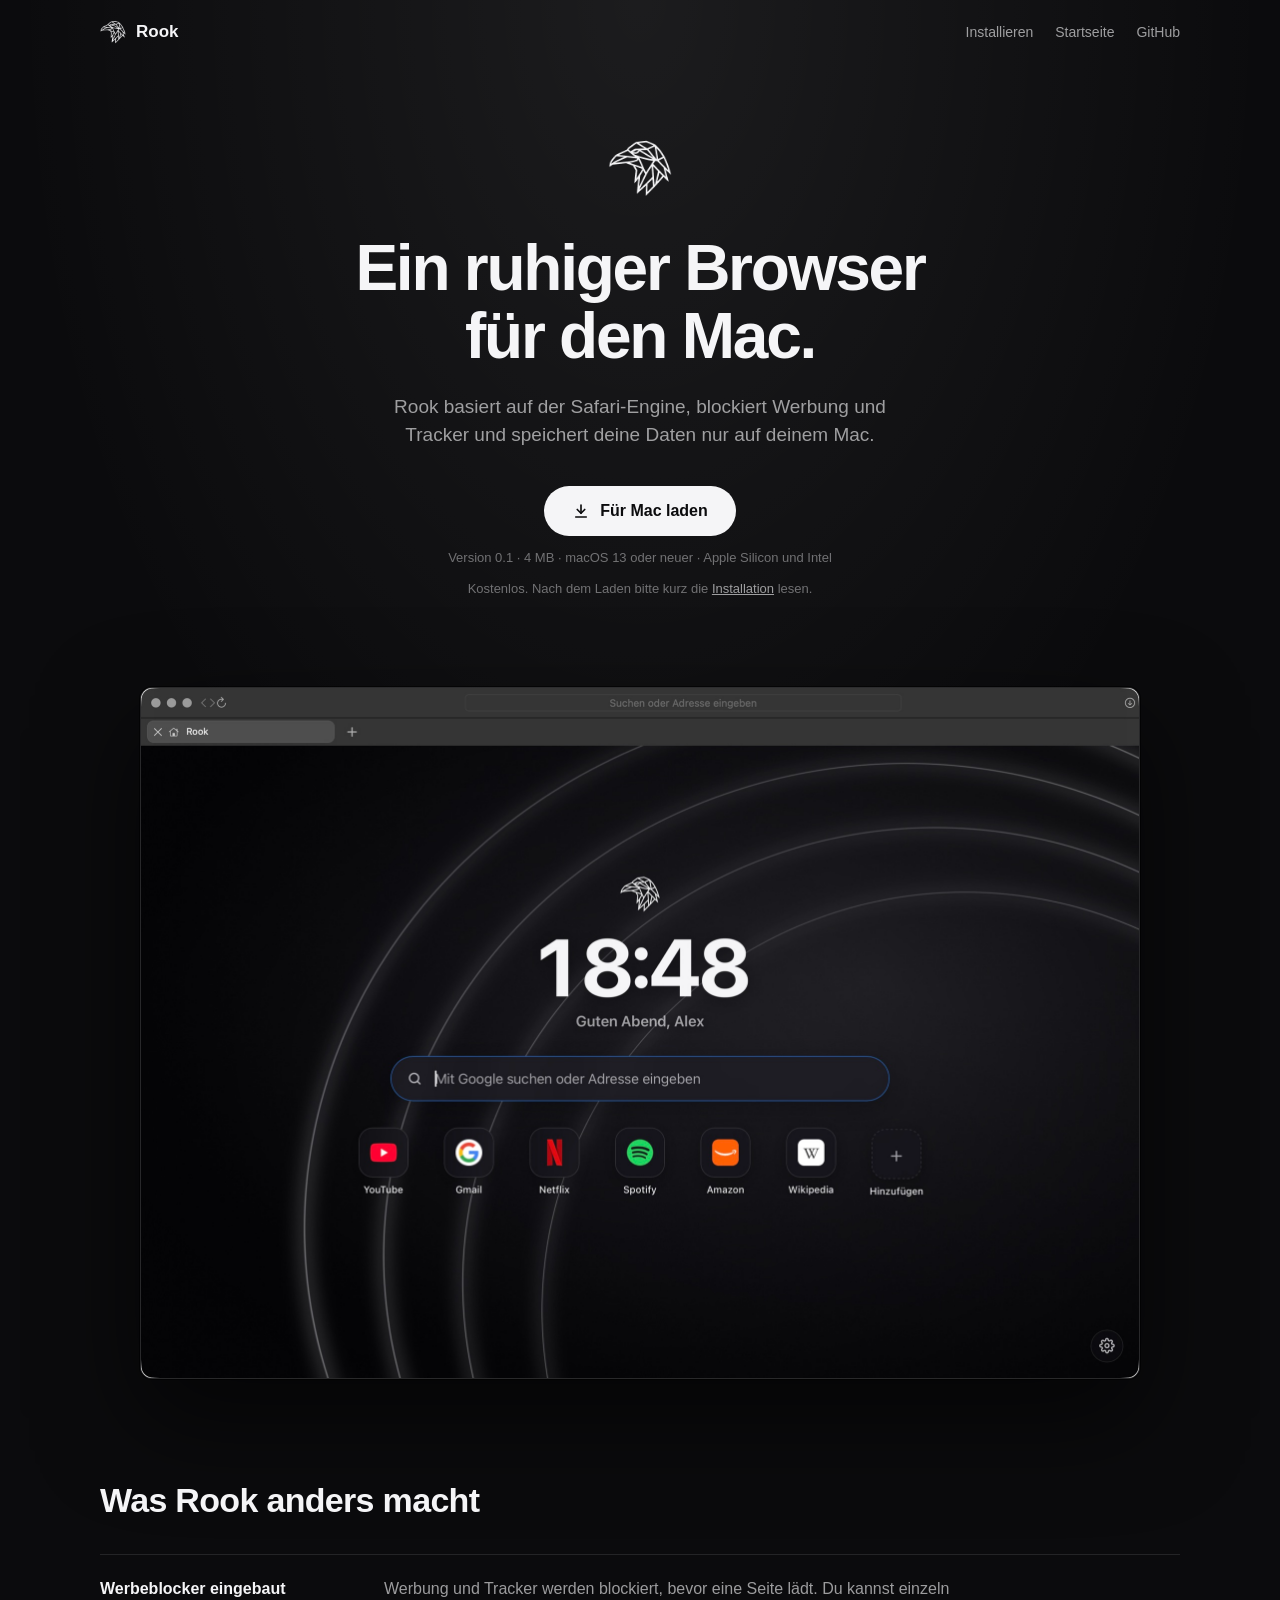
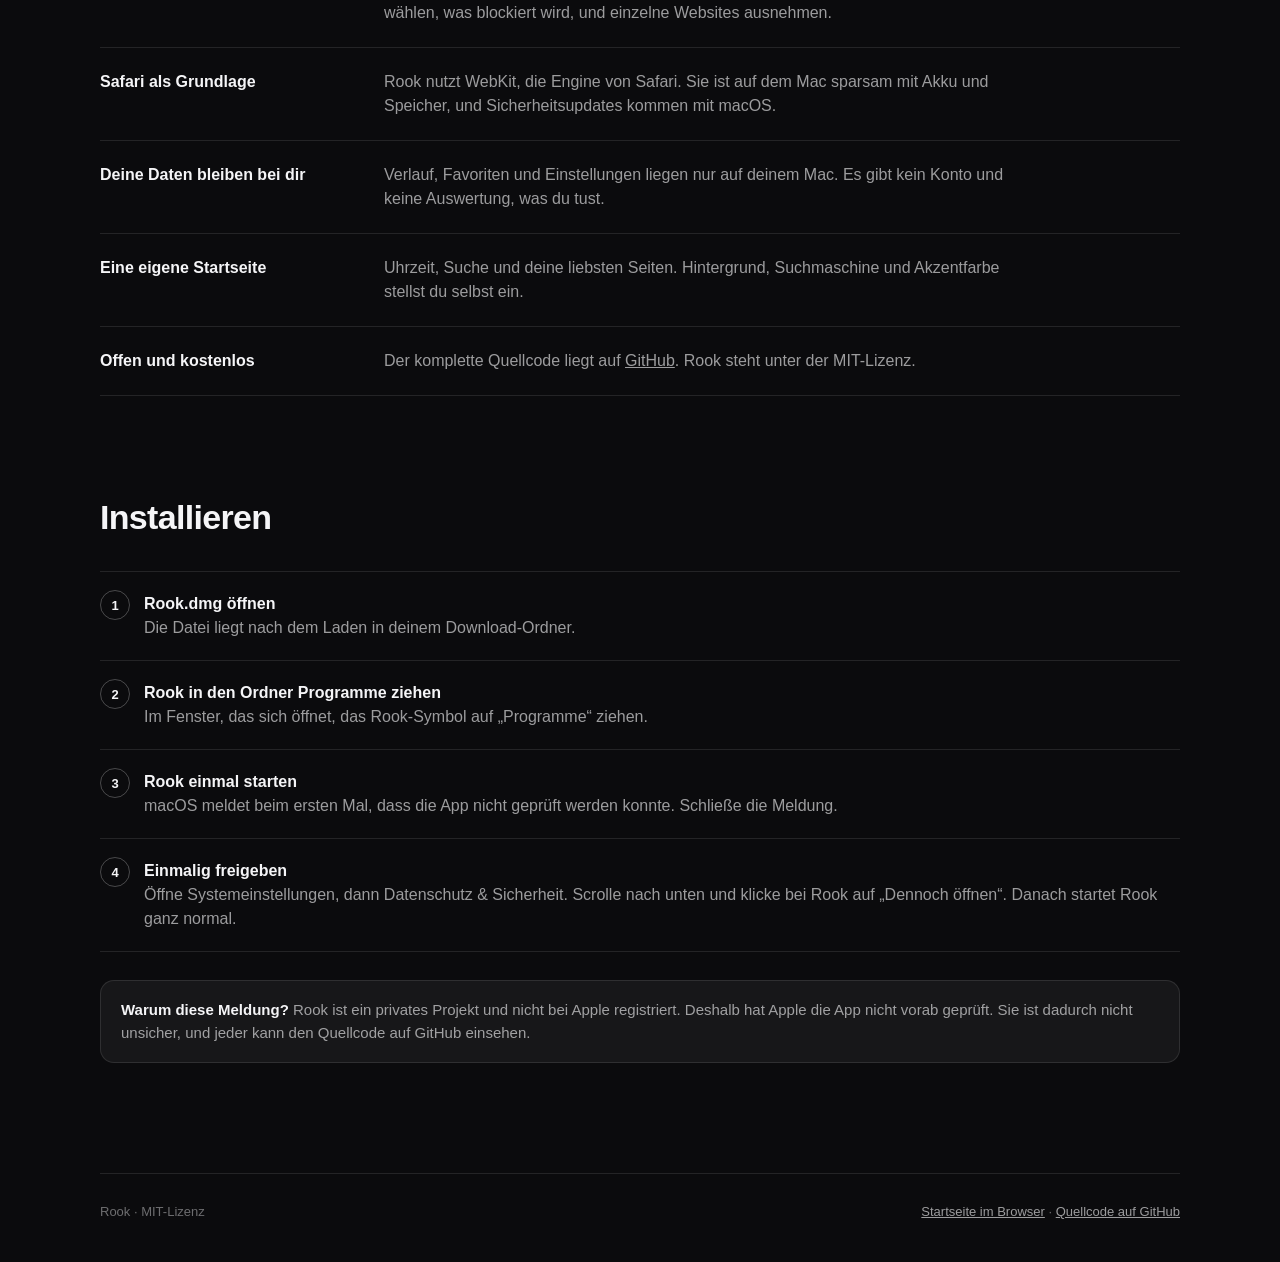
==== download/index.html @ fa1a57e9 "Download page with installer for Mac - download/ page with screenshot, features and install steps - " ====
<!doctype html>
<html lang="de">
<head>
<meta charset="utf-8">
<meta name="viewport" content="width=device-width, initial-scale=1">
<meta name="color-scheme" content="dark">
<title>Rook für Mac</title>
<meta name="description" content="Rook ist ein ruhiger Browser für den Mac. Gebaut auf der Safari-Engine, mit eingebautem Werbeblocker. Kostenlos und quelloffen.">
<meta property="og:title" content="Rook für Mac">
<meta property="og:description" content="Ein ruhiger Browser für den Mac, mit eingebautem Werbeblocker. Kostenlos und quelloffen.">
<meta property="og:image" content="https://richyboehm.github.io/rook/download/rook-app.jpg">
<meta property="og:url" content="https://richyboehm.github.io/rook/download/">
<meta property="og:type" content="website">
<meta name="twitter:card" content="summary_large_image">
<link rel="icon" href="../assets/logo.png" type="image/png">
<style>
  :root {
    --bg: #0b0b0d;
    --text: #f5f5f7;
    --muted: rgba(245, 245, 247, 0.62);
    --faint: rgba(245, 245, 247, 0.42);
    --line: rgba(255, 255, 255, 0.1);
  }
  * { box-sizing: border-box; }
  html { scroll-behavior: smooth; }
  body {
    margin: 0; background: var(--bg); color: var(--text);
    font-family: -apple-system, BlinkMacSystemFont, "SF Pro Text", "Segoe UI", Roboto, "Helvetica Neue", sans-serif;
    -webkit-font-smoothing: antialiased; line-height: 1.5;
    background-image: radial-gradient(ellipse 70% 50% at 50% 0%, rgba(255, 255, 255, 0.07), transparent 70%);
    background-repeat: no-repeat;
  }
  a { color: inherit; }
  .wrap { width: min(1080px, 100% - 32px); margin: 0 auto; }

  /* Navigation */
  nav { display: flex; align-items: center; justify-content: space-between; height: 64px; }
  .brand { display: flex; align-items: center; gap: 10px; font-weight: 700; font-size: 17px; text-decoration: none; }
  .raven {
    display: inline-block; width: 26px; height: 26px; background: var(--text);
    -webkit-mask: url(../assets/raven.png) center / contain no-repeat; mask: url(../assets/raven.png) center / contain no-repeat;
  }
  nav .links { display: flex; gap: 22px; font-size: 14px; }
  nav .links a { color: var(--muted); text-decoration: none; }
  nav .links a:hover { color: var(--text); }

  /* Hero */
  .hero { text-align: center; padding: 72px 0 48px; }
  .hero .raven { width: 64px; height: 64px; margin-bottom: 28px; }
  h1 { margin: 0 auto; max-width: 820px; text-wrap: balance; font-size: clamp(38px, 6.2vw, 64px); line-height: 1.06; letter-spacing: -0.035em; font-weight: 700; }
  .lead { margin: 22px auto 0; max-width: 560px; text-wrap: balance; font-size: clamp(17px, 2vw, 19px); color: var(--muted); }
  .cta { margin-top: 36px; display: flex; flex-direction: column; align-items: center; gap: 12px; }
  .button {
    display: inline-flex; align-items: center; gap: 10px; height: 50px; padding: 0 28px; border-radius: 25px;
    background: var(--text); color: var(--bg); font-size: 16px; font-weight: 600; text-decoration: none;
    transition: transform .15s ease, background .15s ease;
  }
  .button:hover { background: #fff; transform: translateY(-1px); }
  .button svg { width: 18px; height: 18px; }
  .meta { font-size: 13px; color: var(--faint); margin: 0; }
  .meta a { color: var(--muted); }

  /* Screenshot */
  .shot { margin: 40px auto 0; max-width: 1000px; }
  .shot img {
    display: block; width: 100%; height: auto; border-radius: 12px;
    border: 1px solid rgba(255, 255, 255, 0.12);
    box-shadow: 0 40px 100px rgba(0, 0, 0, 0.6), 0 0 0 1px rgba(0, 0, 0, 0.6);
  }

  /* Sections */
  section.part { padding: 96px 0 0; }
  h2 { font-size: clamp(26px, 3.4vw, 34px); letter-spacing: -0.02em; margin: 0 0 28px; }
  .rows { border-top: 1px solid var(--line); margin: 0; }
  .row { display: grid; grid-template-columns: 260px 1fr; gap: 24px; padding: 22px 0; border-bottom: 1px solid var(--line); }
  .row dt { font-weight: 600; }
  .row dd { margin: 0; color: var(--muted); max-width: 620px; }

  .steps { list-style: none; padding: 0; margin: 0; counter-reset: step; border-top: 1px solid var(--line); }
  .steps li { counter-increment: step; display: grid; grid-template-columns: 44px 1fr; padding: 20px 0; border-bottom: 1px solid var(--line); }
  .steps li::before {
    content: counter(step); width: 28px; height: 28px; border-radius: 50%; border: 1px solid rgba(255, 255, 255, 0.25);
    display: flex; align-items: center; justify-content: center; font-size: 13px; font-weight: 600; margin-top: -2px;
  }
  .steps strong { font-weight: 600; }
  .steps span { color: var(--muted); }
  .note { margin-top: 28px; padding: 18px 20px; border-radius: 14px; background: rgba(255, 255, 255, 0.05); border: 1px solid var(--line); color: var(--muted); font-size: 15px; }
  .note strong { color: var(--text); font-weight: 600; }

  footer { margin-top: 110px; padding: 28px 0 40px; border-top: 1px solid var(--line); font-size: 13px; color: var(--faint); display: flex; justify-content: space-between; gap: 16px; flex-wrap: wrap; }
  footer a { color: var(--muted); }

  @media (max-width: 700px) {
    nav .links a.hide-small { display: none; }
    .hero { padding-top: 40px; }
    .row { grid-template-columns: 1fr; gap: 4px; }
    section.part { padding-top: 72px; }
  }
</style>
</head>
<body>
<div class="wrap">
  <nav>
    <a class="brand" href="./"><span class="raven" aria-hidden="true"></span>Rook</a>
    <div class="links">
      <a href="#installieren" class="hide-small">Installieren</a>
      <a href="../">Startseite</a>
      <a href="https://github.com/richyboehm/rook">GitHub</a>
    </div>
  </nav>

  <header class="hero">
    <span class="raven" aria-hidden="true"></span>
    <h1>Ein ruhiger Browser für den Mac.</h1>
    <p class="lead">Rook basiert auf der Safari-Engine, blockiert Werbung und Tracker und speichert deine Daten nur auf deinem Mac.</p>
    <div class="cta">
      <a class="button" href="Rook.dmg" download>
        <svg viewBox="0 0 24 24" fill="none" stroke="currentColor" stroke-width="2.2" stroke-linecap="round" stroke-linejoin="round" aria-hidden="true"><path d="M12 4v11"/><path d="M7 10l5 5 5-5"/><path d="M5 20h14"/></svg>
        Für Mac laden
      </a>
      <p class="meta">Version 0.1 · 4 MB · macOS 13 oder neuer · Apple Silicon und Intel</p>
      <p class="meta">Kostenlos. Nach dem Laden bitte kurz die <a href="#installieren">Installation</a> lesen.</p>
    </div>
  </header>

  <figure class="shot">
    <img src="rook-app.jpg" width="2000" height="1384" alt="Rook auf dem Mac: Startseite mit Rabe, Uhrzeit, Suchfeld und Favoriten">
  </figure>

  <section class="part">
    <h2>Was Rook anders macht</h2>
    <dl class="rows">
      <div class="row"><dt>Werbeblocker eingebaut</dt><dd>Werbung und Tracker werden blockiert, bevor eine Seite lädt. Du kannst einzeln wählen, was blockiert wird, und einzelne Websites ausnehmen.</dd></div>
      <div class="row"><dt>Safari als Grundlage</dt><dd>Rook nutzt WebKit, die Engine von Safari. Sie ist auf dem Mac sparsam mit Akku und Speicher, und Sicherheitsupdates kommen mit macOS.</dd></div>
      <div class="row"><dt>Deine Daten bleiben bei dir</dt><dd>Verlauf, Favoriten und Einstellungen liegen nur auf deinem Mac. Es gibt kein Konto und keine Auswertung, was du tust.</dd></div>
      <div class="row"><dt>Eine eigene Startseite</dt><dd>Uhrzeit, Suche und deine liebsten Seiten. Hintergrund, Suchmaschine und Akzentfarbe stellst du selbst ein.</dd></div>
      <div class="row"><dt>Offen und kostenlos</dt><dd>Der komplette Quellcode liegt auf <a href="https://github.com/richyboehm/rook">GitHub</a>. Rook steht unter der MIT-Lizenz.</dd></div>
    </dl>
  </section>

  <section class="part" id="installieren">
    <h2>Installieren</h2>
    <ol class="steps">
      <li><div><strong>Rook.dmg öffnen</strong><br><span>Die Datei liegt nach dem Laden in deinem Download-Ordner.</span></div></li>
      <li><div><strong>Rook in den Ordner Programme ziehen</strong><br><span>Im Fenster, das sich öffnet, das Rook-Symbol auf „Programme“ ziehen.</span></div></li>
      <li><div><strong>Rook einmal starten</strong><br><span>macOS meldet beim ersten Mal, dass die App nicht geprüft werden konnte. Schließe die Meldung.</span></div></li>
      <li><div><strong>Einmalig freigeben</strong><br><span>Öffne Systemeinstellungen, dann Datenschutz &amp; Sicherheit. Scrolle nach unten und klicke bei Rook auf „Dennoch öffnen“. Danach startet Rook ganz normal.</span></div></li>
    </ol>
    <p class="note"><strong>Warum diese Meldung?</strong> Rook ist ein privates Projekt und nicht bei Apple registriert. Deshalb hat Apple die App nicht vorab geprüft. Sie ist dadurch nicht unsicher, und jeder kann den Quellcode auf GitHub einsehen.</p>
  </section>

  <footer>
    <span>Rook · MIT-Lizenz</span>
    <span><a href="../">Startseite im Browser</a> · <a href="https://github.com/richyboehm/rook">Quellcode auf GitHub</a></span>
  </footer>
</div>
</body>
</html>
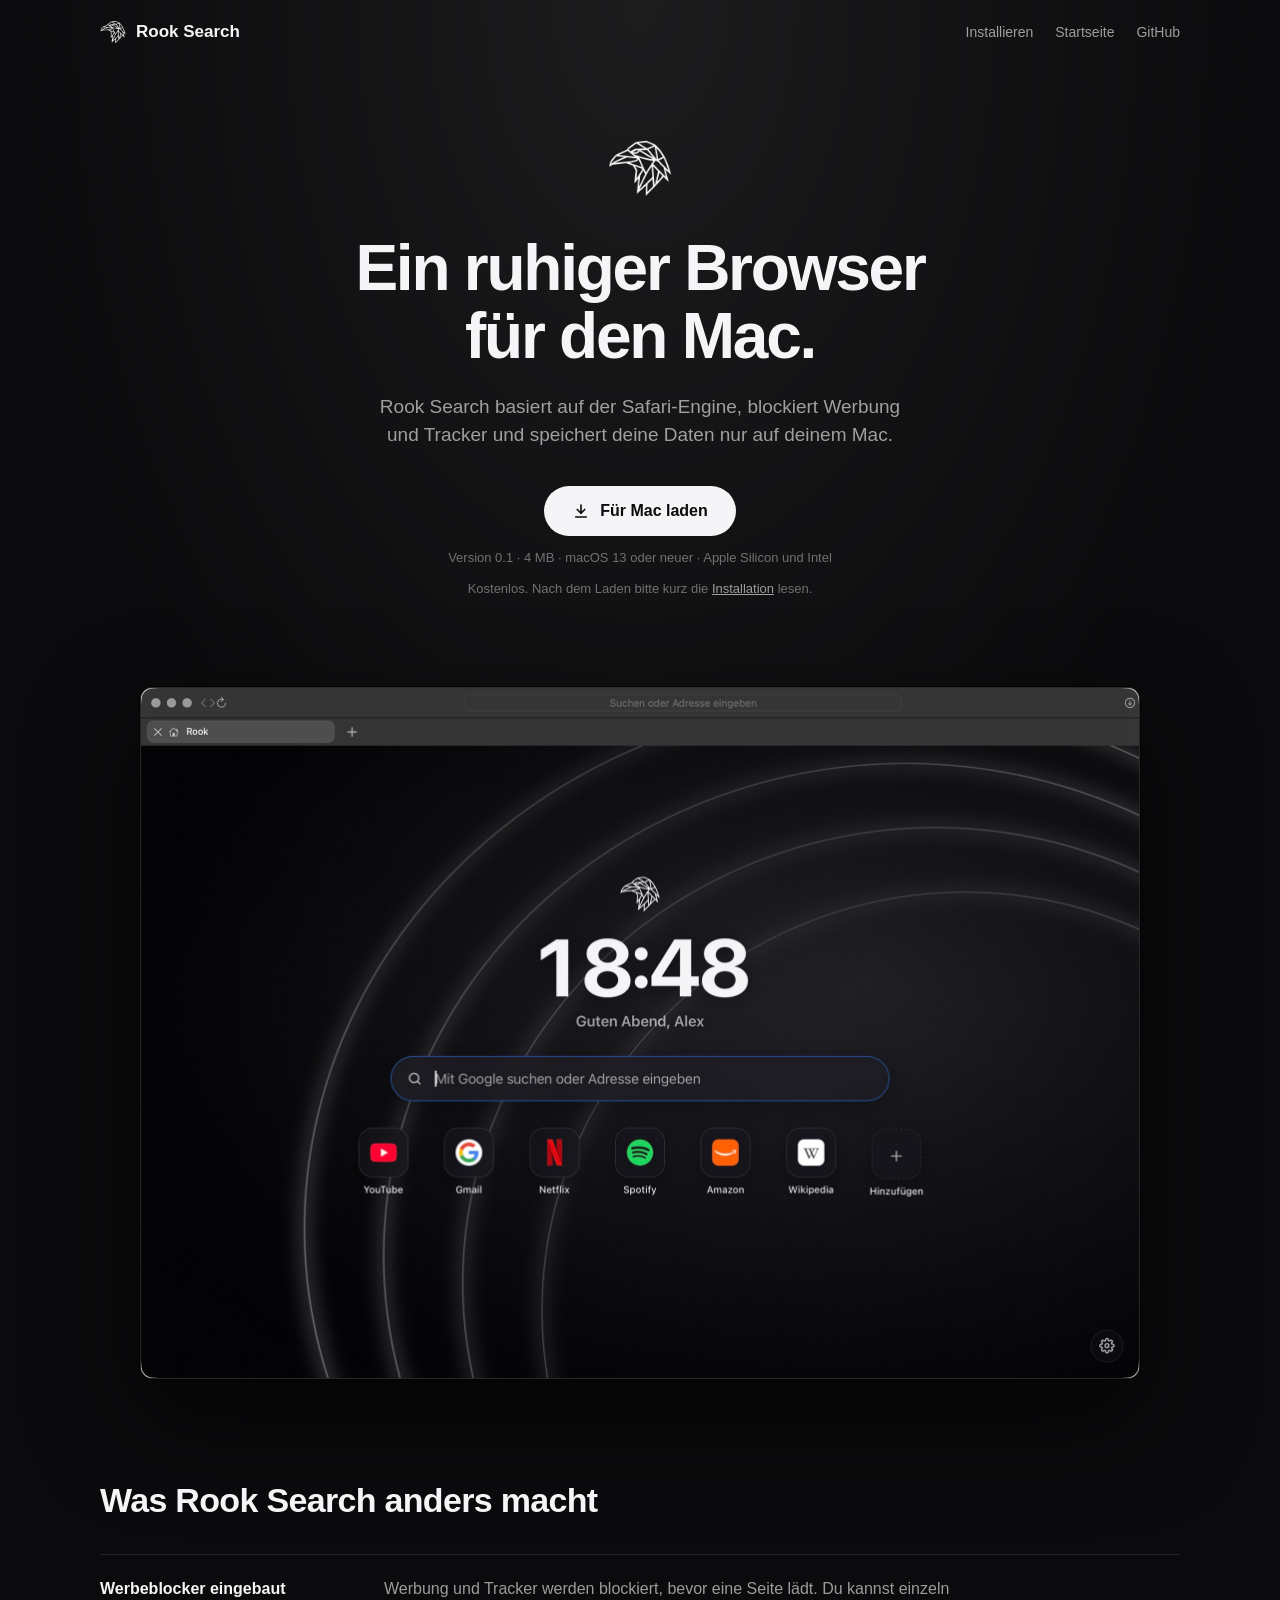
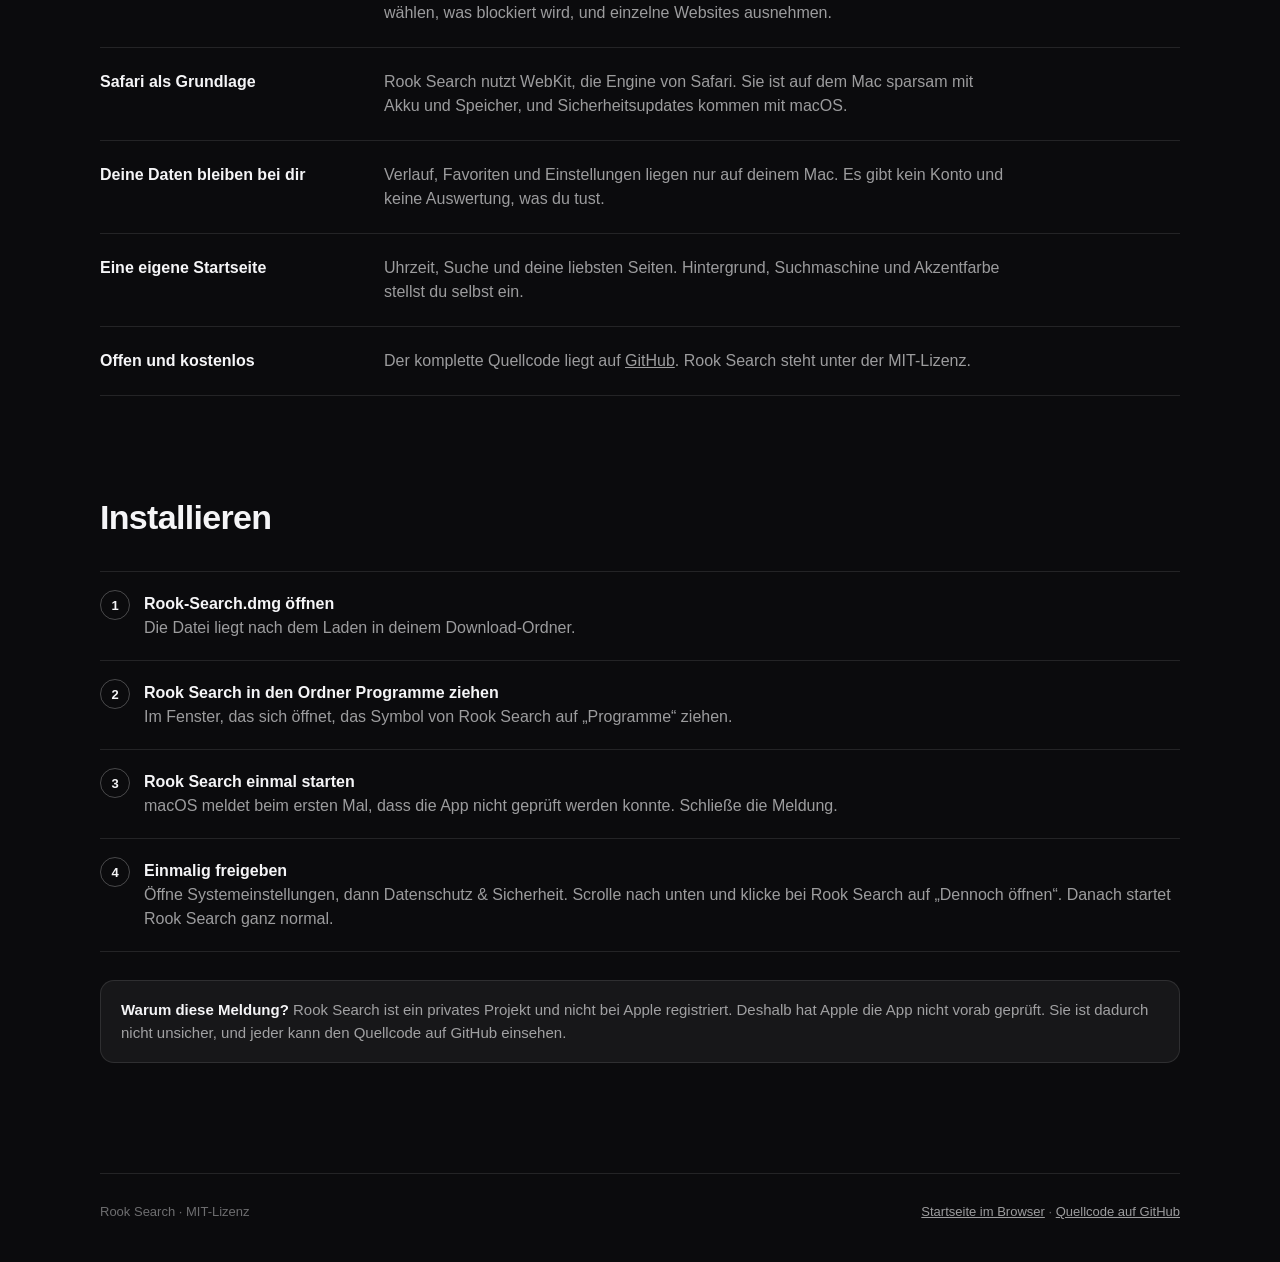
==== commit 9dd71b4d: "Rename the browser to Rook Search The name Rook now belongs to the menu bar utility, so the browser " ====
--- a/download/index.html
+++ b/download/index.html
@@ -4,9 +4,9 @@
 <meta charset="utf-8">
 <meta name="viewport" content="width=device-width, initial-scale=1">
 <meta name="color-scheme" content="dark">
-<title>Rook für Mac</title>
-<meta name="description" content="Rook ist ein ruhiger Browser für den Mac. Gebaut auf der Safari-Engine, mit eingebautem Werbeblocker. Kostenlos und quelloffen.">
-<meta property="og:title" content="Rook für Mac">
+<title>Rook Search für Mac</title>
+<meta name="description" content="Rook Search ist ein ruhiger Browser für den Mac. Gebaut auf der Safari-Engine, mit eingebautem Werbeblocker. Kostenlos und quelloffen.">
+<meta property="og:title" content="Rook Search für Mac">
 <meta property="og:description" content="Ein ruhiger Browser für den Mac, mit eingebautem Werbeblocker. Kostenlos und quelloffen.">
 <meta property="og:image" content="https://richyboehm.github.io/rook/download/rook-app.jpg">
 <meta property="og:url" content="https://richyboehm.github.io/rook/download/">
@@ -101,7 +101,7 @@
 <body>
 <div class="wrap">
   <nav>
-    <a class="brand" href="./"><span class="raven" aria-hidden="true"></span>Rook</a>
+    <a class="brand" href="./"><span class="raven" aria-hidden="true"></span>Rook Search</a>
     <div class="links">
       <a href="#installieren" class="hide-small">Installieren</a>
       <a href="../">Startseite</a>
@@ -112,9 +112,9 @@
   <header class="hero">
     <span class="raven" aria-hidden="true"></span>
     <h1>Ein ruhiger Browser für den Mac.</h1>
-    <p class="lead">Rook basiert auf der Safari-Engine, blockiert Werbung und Tracker und speichert deine Daten nur auf deinem Mac.</p>
+    <p class="lead">Rook Search basiert auf der Safari-Engine, blockiert Werbung und Tracker und speichert deine Daten nur auf deinem Mac.</p>
     <div class="cta">
-      <a class="button" href="Rook.dmg" download>
+      <a class="button" href="Rook-Search.dmg" download>
         <svg viewBox="0 0 24 24" fill="none" stroke="currentColor" stroke-width="2.2" stroke-linecap="round" stroke-linejoin="round" aria-hidden="true"><path d="M12 4v11"/><path d="M7 10l5 5 5-5"/><path d="M5 20h14"/></svg>
         Für Mac laden
       </a>
@@ -124,33 +124,33 @@
   </header>
 
   <figure class="shot">
-    <img src="rook-app.jpg" width="2000" height="1384" alt="Rook auf dem Mac: Startseite mit Rabe, Uhrzeit, Suchfeld und Favoriten">
+    <img src="rook-app.jpg" width="2000" height="1384" alt="Rook Search auf dem Mac: Startseite mit Rabe, Uhrzeit, Suchfeld und Favoriten">
   </figure>
 
   <section class="part">
-    <h2>Was Rook anders macht</h2>
+    <h2>Was Rook Search anders macht</h2>
     <dl class="rows">
       <div class="row"><dt>Werbeblocker eingebaut</dt><dd>Werbung und Tracker werden blockiert, bevor eine Seite lädt. Du kannst einzeln wählen, was blockiert wird, und einzelne Websites ausnehmen.</dd></div>
-      <div class="row"><dt>Safari als Grundlage</dt><dd>Rook nutzt WebKit, die Engine von Safari. Sie ist auf dem Mac sparsam mit Akku und Speicher, und Sicherheitsupdates kommen mit macOS.</dd></div>
+      <div class="row"><dt>Safari als Grundlage</dt><dd>Rook Search nutzt WebKit, die Engine von Safari. Sie ist auf dem Mac sparsam mit Akku und Speicher, und Sicherheitsupdates kommen mit macOS.</dd></div>
       <div class="row"><dt>Deine Daten bleiben bei dir</dt><dd>Verlauf, Favoriten und Einstellungen liegen nur auf deinem Mac. Es gibt kein Konto und keine Auswertung, was du tust.</dd></div>
       <div class="row"><dt>Eine eigene Startseite</dt><dd>Uhrzeit, Suche und deine liebsten Seiten. Hintergrund, Suchmaschine und Akzentfarbe stellst du selbst ein.</dd></div>
-      <div class="row"><dt>Offen und kostenlos</dt><dd>Der komplette Quellcode liegt auf <a href="https://github.com/richyboehm/rook">GitHub</a>. Rook steht unter der MIT-Lizenz.</dd></div>
+      <div class="row"><dt>Offen und kostenlos</dt><dd>Der komplette Quellcode liegt auf <a href="https://github.com/richyboehm/rook">GitHub</a>. Rook Search steht unter der MIT-Lizenz.</dd></div>
     </dl>
   </section>
 
   <section class="part" id="installieren">
     <h2>Installieren</h2>
     <ol class="steps">
-      <li><div><strong>Rook.dmg öffnen</strong><br><span>Die Datei liegt nach dem Laden in deinem Download-Ordner.</span></div></li>
-      <li><div><strong>Rook in den Ordner Programme ziehen</strong><br><span>Im Fenster, das sich öffnet, das Rook-Symbol auf „Programme“ ziehen.</span></div></li>
-      <li><div><strong>Rook einmal starten</strong><br><span>macOS meldet beim ersten Mal, dass die App nicht geprüft werden konnte. Schließe die Meldung.</span></div></li>
-      <li><div><strong>Einmalig freigeben</strong><br><span>Öffne Systemeinstellungen, dann Datenschutz &amp; Sicherheit. Scrolle nach unten und klicke bei Rook auf „Dennoch öffnen“. Danach startet Rook ganz normal.</span></div></li>
+      <li><div><strong>Rook-Search.dmg öffnen</strong><br><span>Die Datei liegt nach dem Laden in deinem Download-Ordner.</span></div></li>
+      <li><div><strong>Rook Search in den Ordner Programme ziehen</strong><br><span>Im Fenster, das sich öffnet, das Symbol von Rook Search auf „Programme“ ziehen.</span></div></li>
+      <li><div><strong>Rook Search einmal starten</strong><br><span>macOS meldet beim ersten Mal, dass die App nicht geprüft werden konnte. Schließe die Meldung.</span></div></li>
+      <li><div><strong>Einmalig freigeben</strong><br><span>Öffne Systemeinstellungen, dann Datenschutz &amp; Sicherheit. Scrolle nach unten und klicke bei Rook Search auf „Dennoch öffnen“. Danach startet Rook Search ganz normal.</span></div></li>
     </ol>
-    <p class="note"><strong>Warum diese Meldung?</strong> Rook ist ein privates Projekt und nicht bei Apple registriert. Deshalb hat Apple die App nicht vorab geprüft. Sie ist dadurch nicht unsicher, und jeder kann den Quellcode auf GitHub einsehen.</p>
+    <p class="note"><strong>Warum diese Meldung?</strong> Rook Search ist ein privates Projekt und nicht bei Apple registriert. Deshalb hat Apple die App nicht vorab geprüft. Sie ist dadurch nicht unsicher, und jeder kann den Quellcode auf GitHub einsehen.</p>
   </section>
 
   <footer>
-    <span>Rook · MIT-Lizenz</span>
+    <span>Rook Search · MIT-Lizenz</span>
     <span><a href="../">Startseite im Browser</a> · <a href="https://github.com/richyboehm/rook">Quellcode auf GitHub</a></span>
   </footer>
 </div>
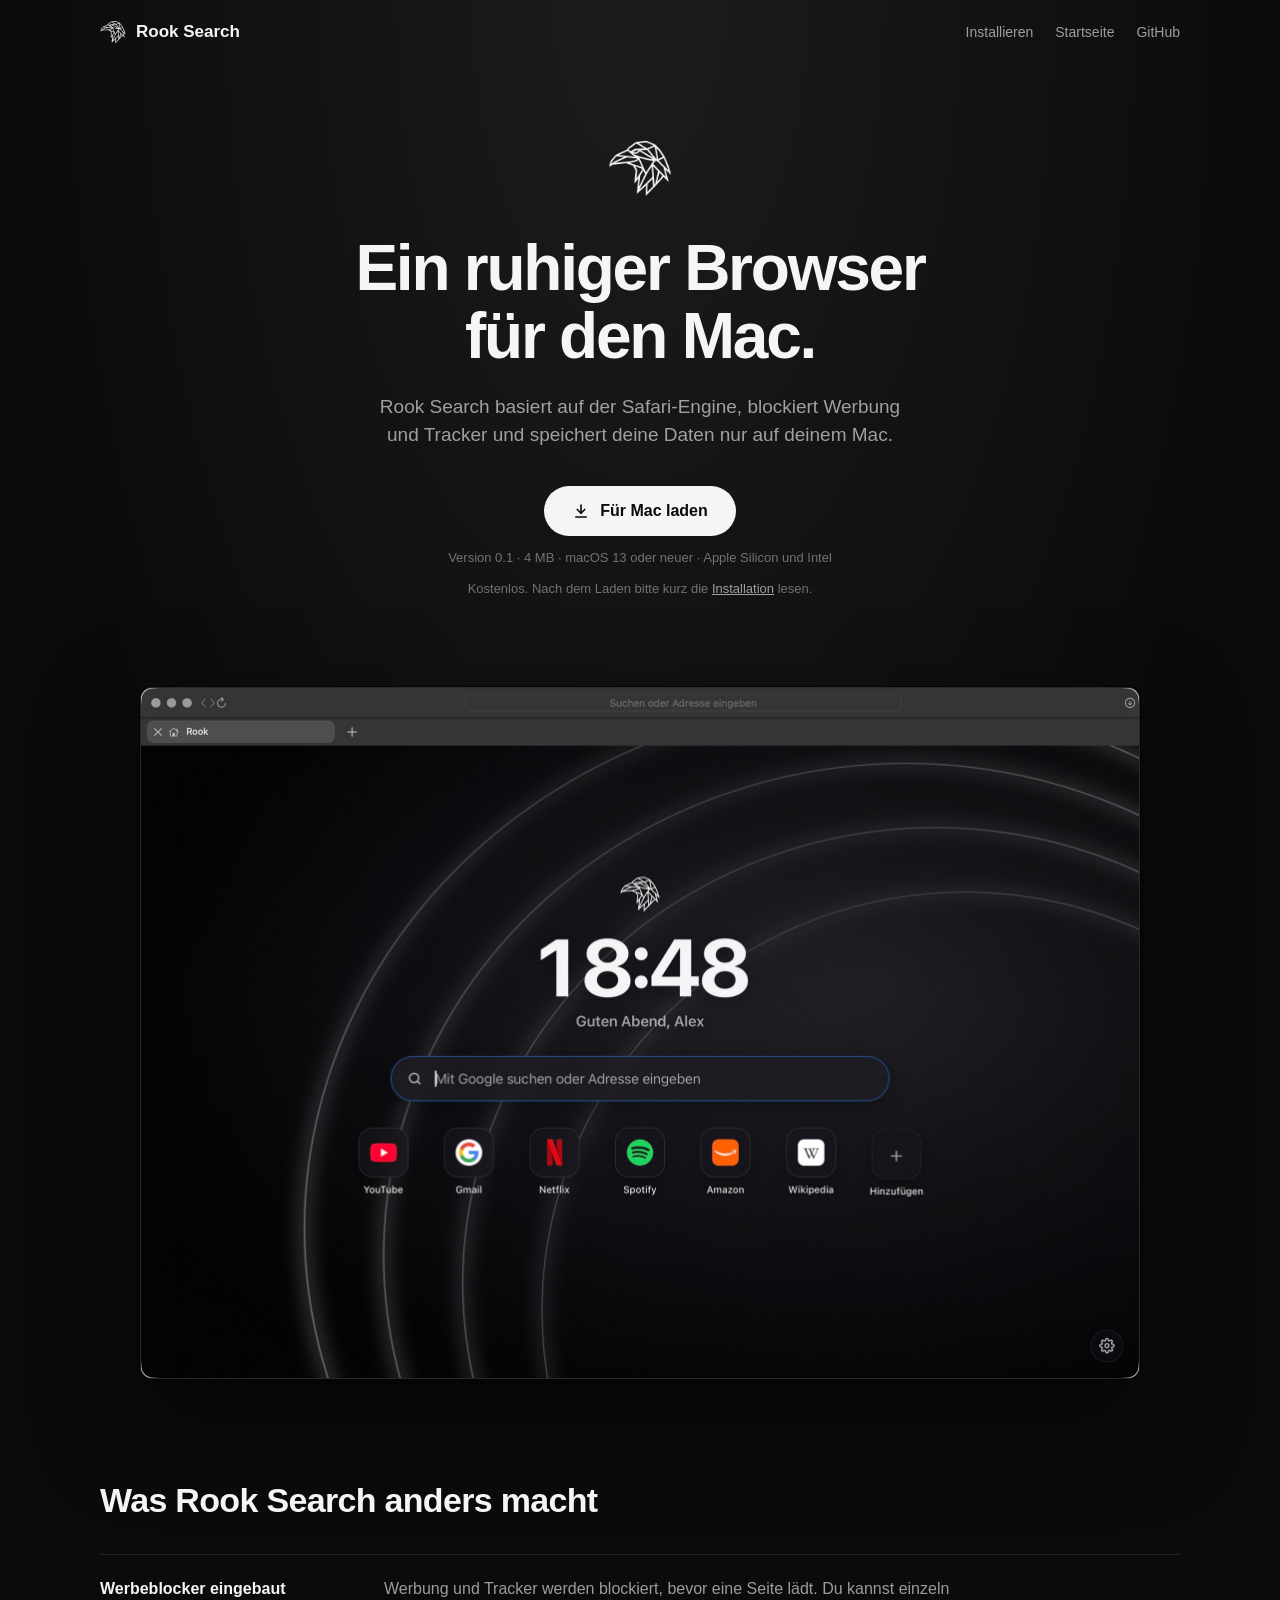
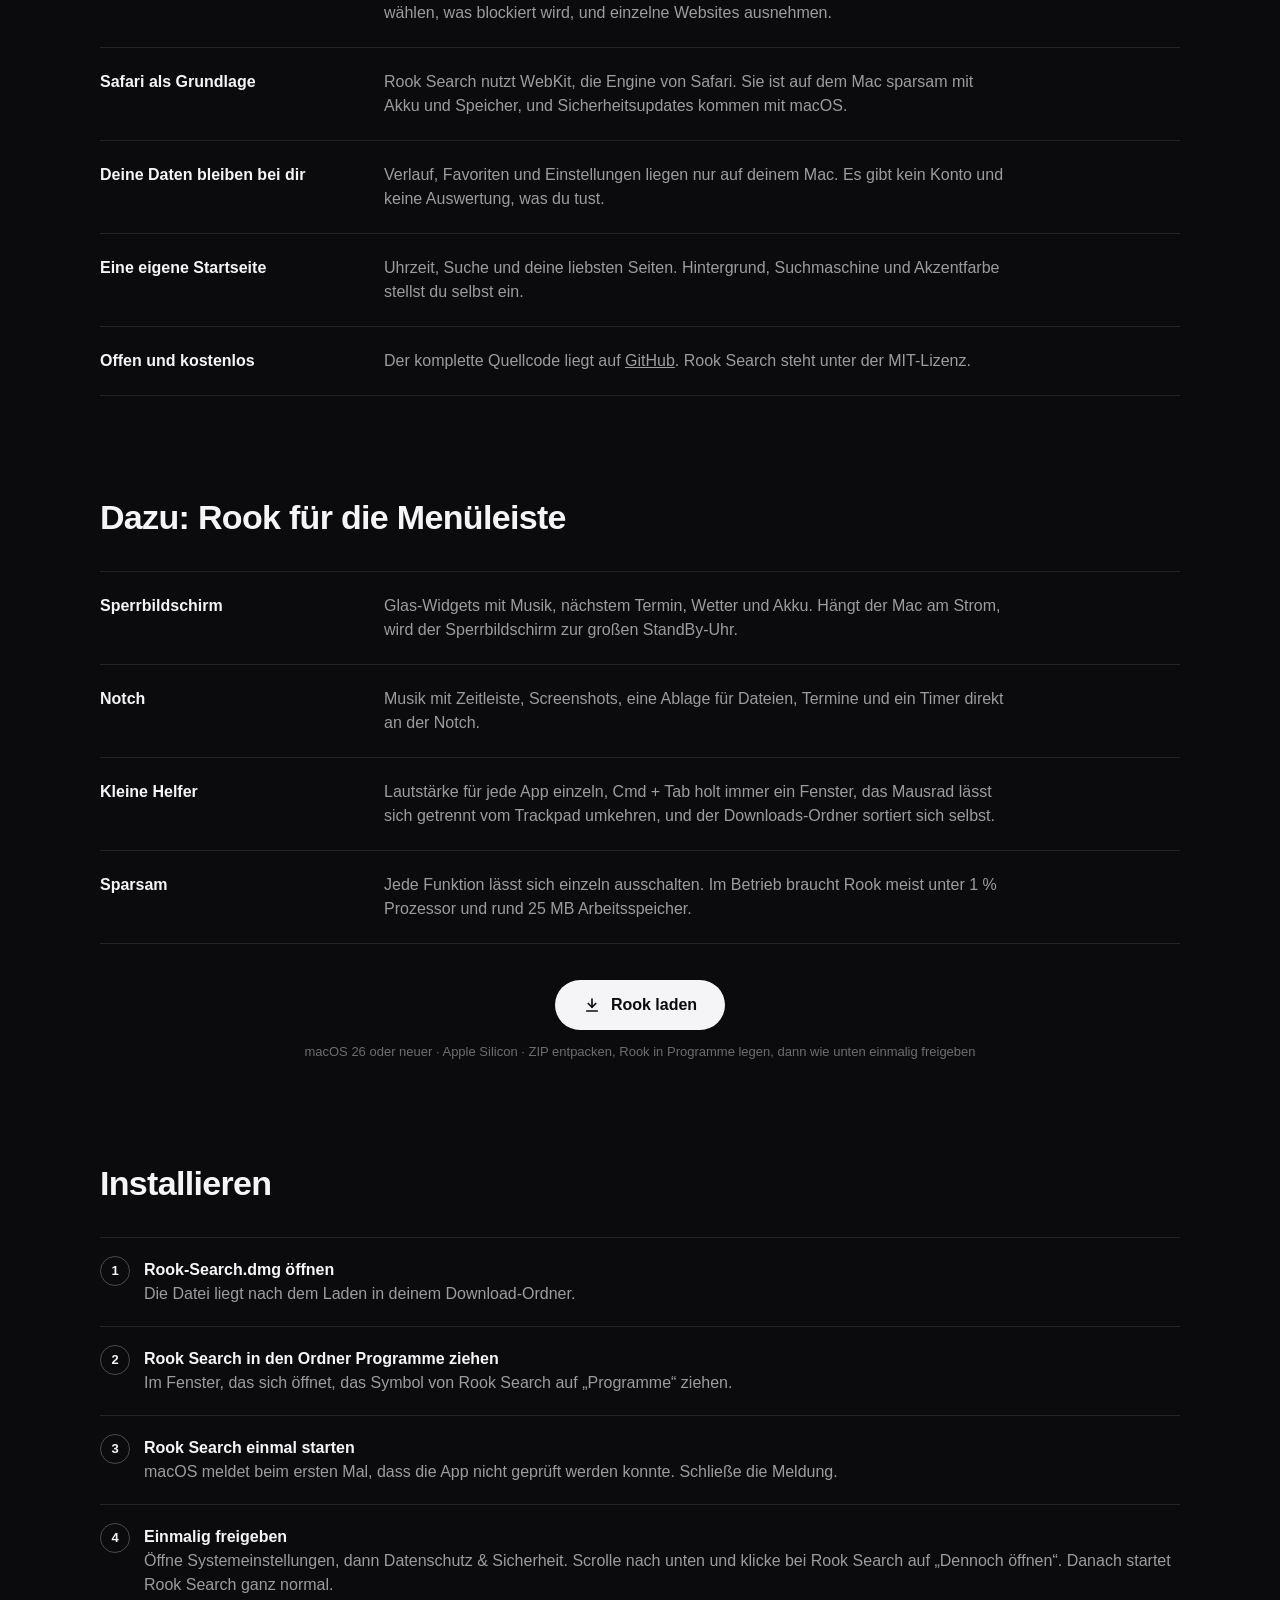
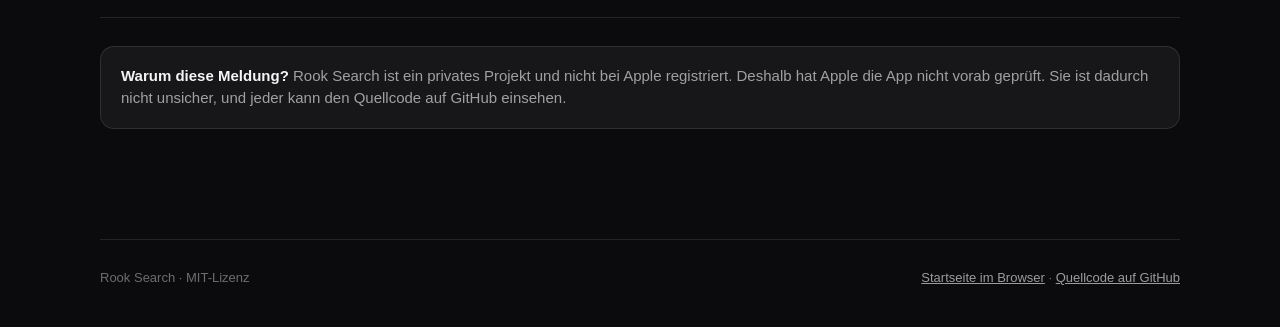
==== commit 144b5f47: "Rook lives in app/, download page offers both apps - Flatten the imported package so app/ holds Pack" ====
--- a/download/index.html
+++ b/download/index.html
@@ -138,6 +138,23 @@
     </dl>
   </section>
 
+  <section class="part" id="rook">
+    <h2>Dazu: Rook für die Menüleiste</h2>
+    <dl class="rows">
+      <div class="row"><dt>Sperrbildschirm</dt><dd>Glas-Widgets mit Musik, nächstem Termin, Wetter und Akku. Hängt der Mac am Strom, wird der Sperrbildschirm zur großen StandBy-Uhr.</dd></div>
+      <div class="row"><dt>Notch</dt><dd>Musik mit Zeitleiste, Screenshots, eine Ablage für Dateien, Termine und ein Timer direkt an der Notch.</dd></div>
+      <div class="row"><dt>Kleine Helfer</dt><dd>Lautstärke für jede App einzeln, Cmd + Tab holt immer ein Fenster, das Mausrad lässt sich getrennt vom Trackpad umkehren, und der Downloads-Ordner sortiert sich selbst.</dd></div>
+      <div class="row"><dt>Sparsam</dt><dd>Jede Funktion lässt sich einzeln ausschalten. Im Betrieb braucht Rook meist unter 1 % Prozessor und rund 25 MB Arbeitsspeicher.</dd></div>
+    </dl>
+    <div class="cta">
+      <a class="button" href="Rook.zip" download>
+        <svg viewBox="0 0 24 24" fill="none" stroke="currentColor" stroke-width="2.2" stroke-linecap="round" stroke-linejoin="round" aria-hidden="true"><path d="M12 4v11"/><path d="M7 10l5 5 5-5"/><path d="M5 20h14"/></svg>
+        Rook laden
+      </a>
+      <p class="meta">macOS 26 oder neuer · Apple Silicon · ZIP entpacken, Rook in Programme legen, dann wie unten einmalig freigeben</p>
+    </div>
+  </section>
+
   <section class="part" id="installieren">
     <h2>Installieren</h2>
     <ol class="steps">
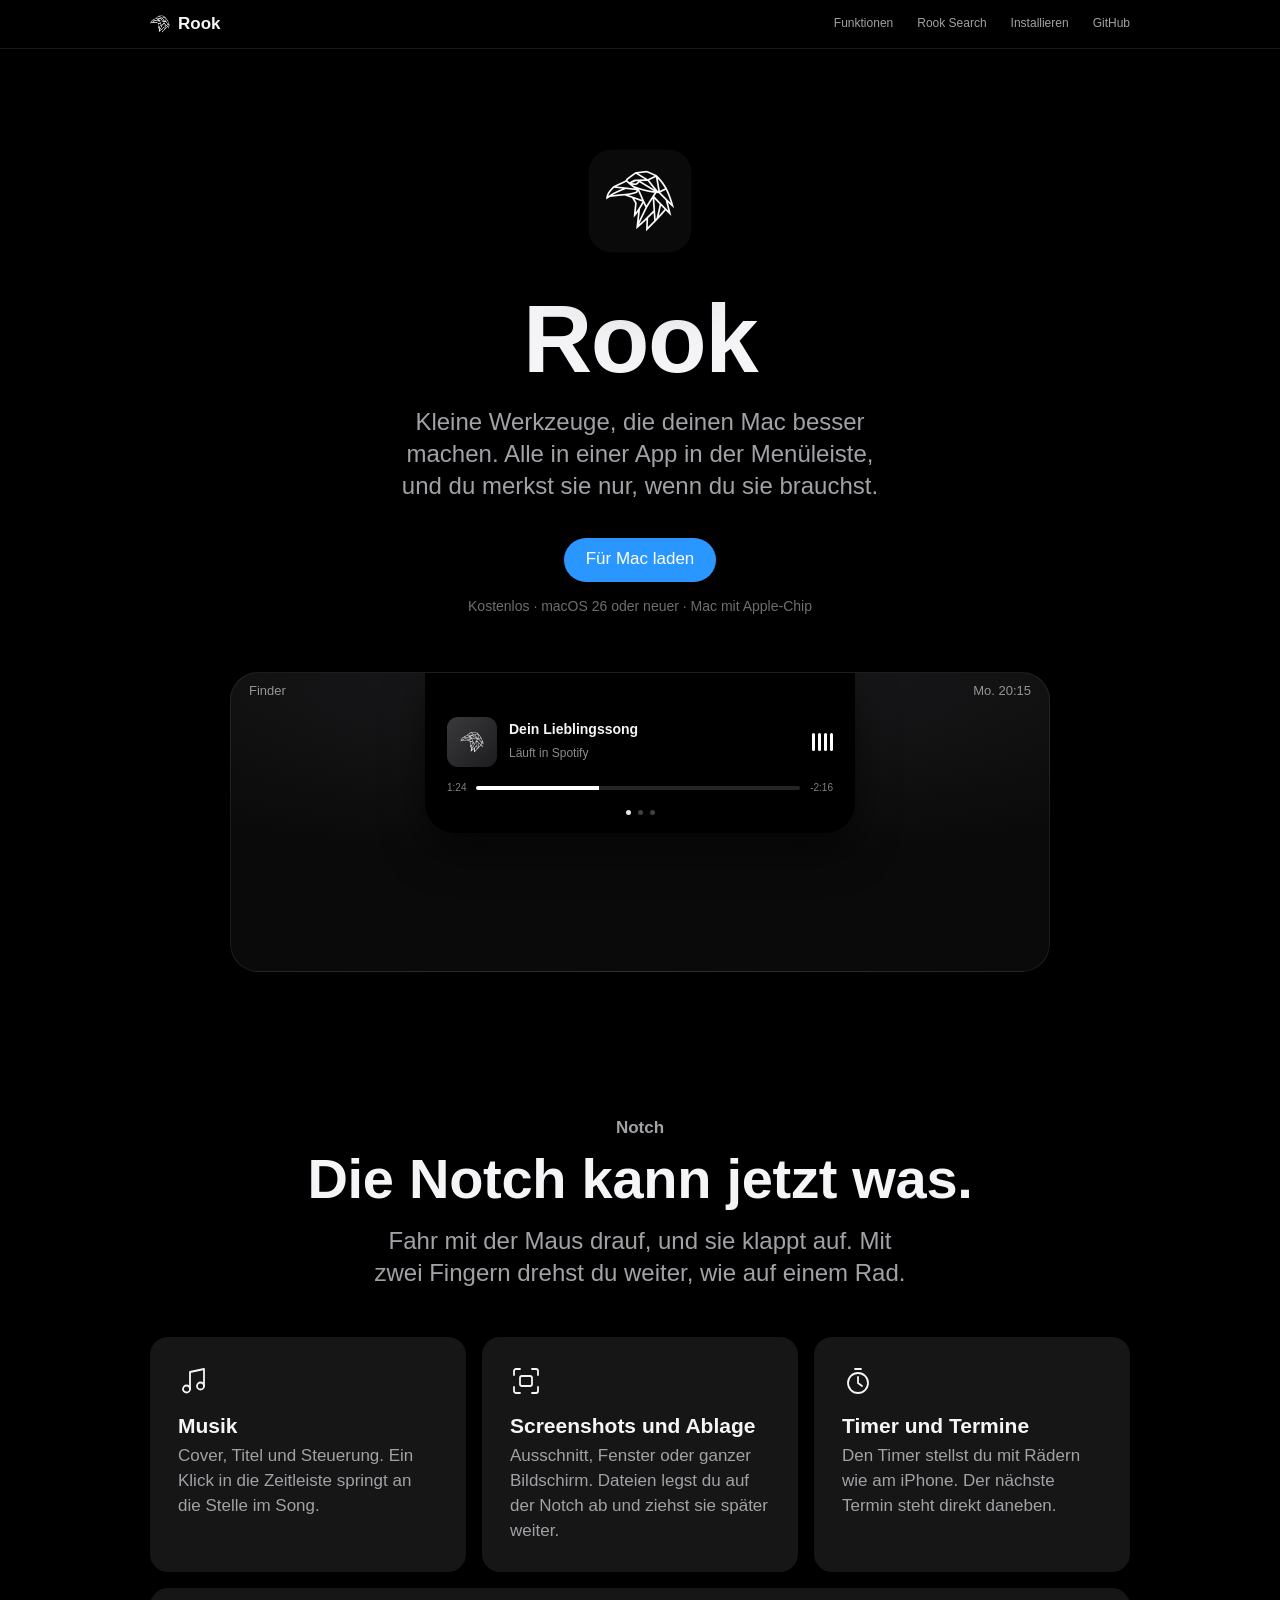
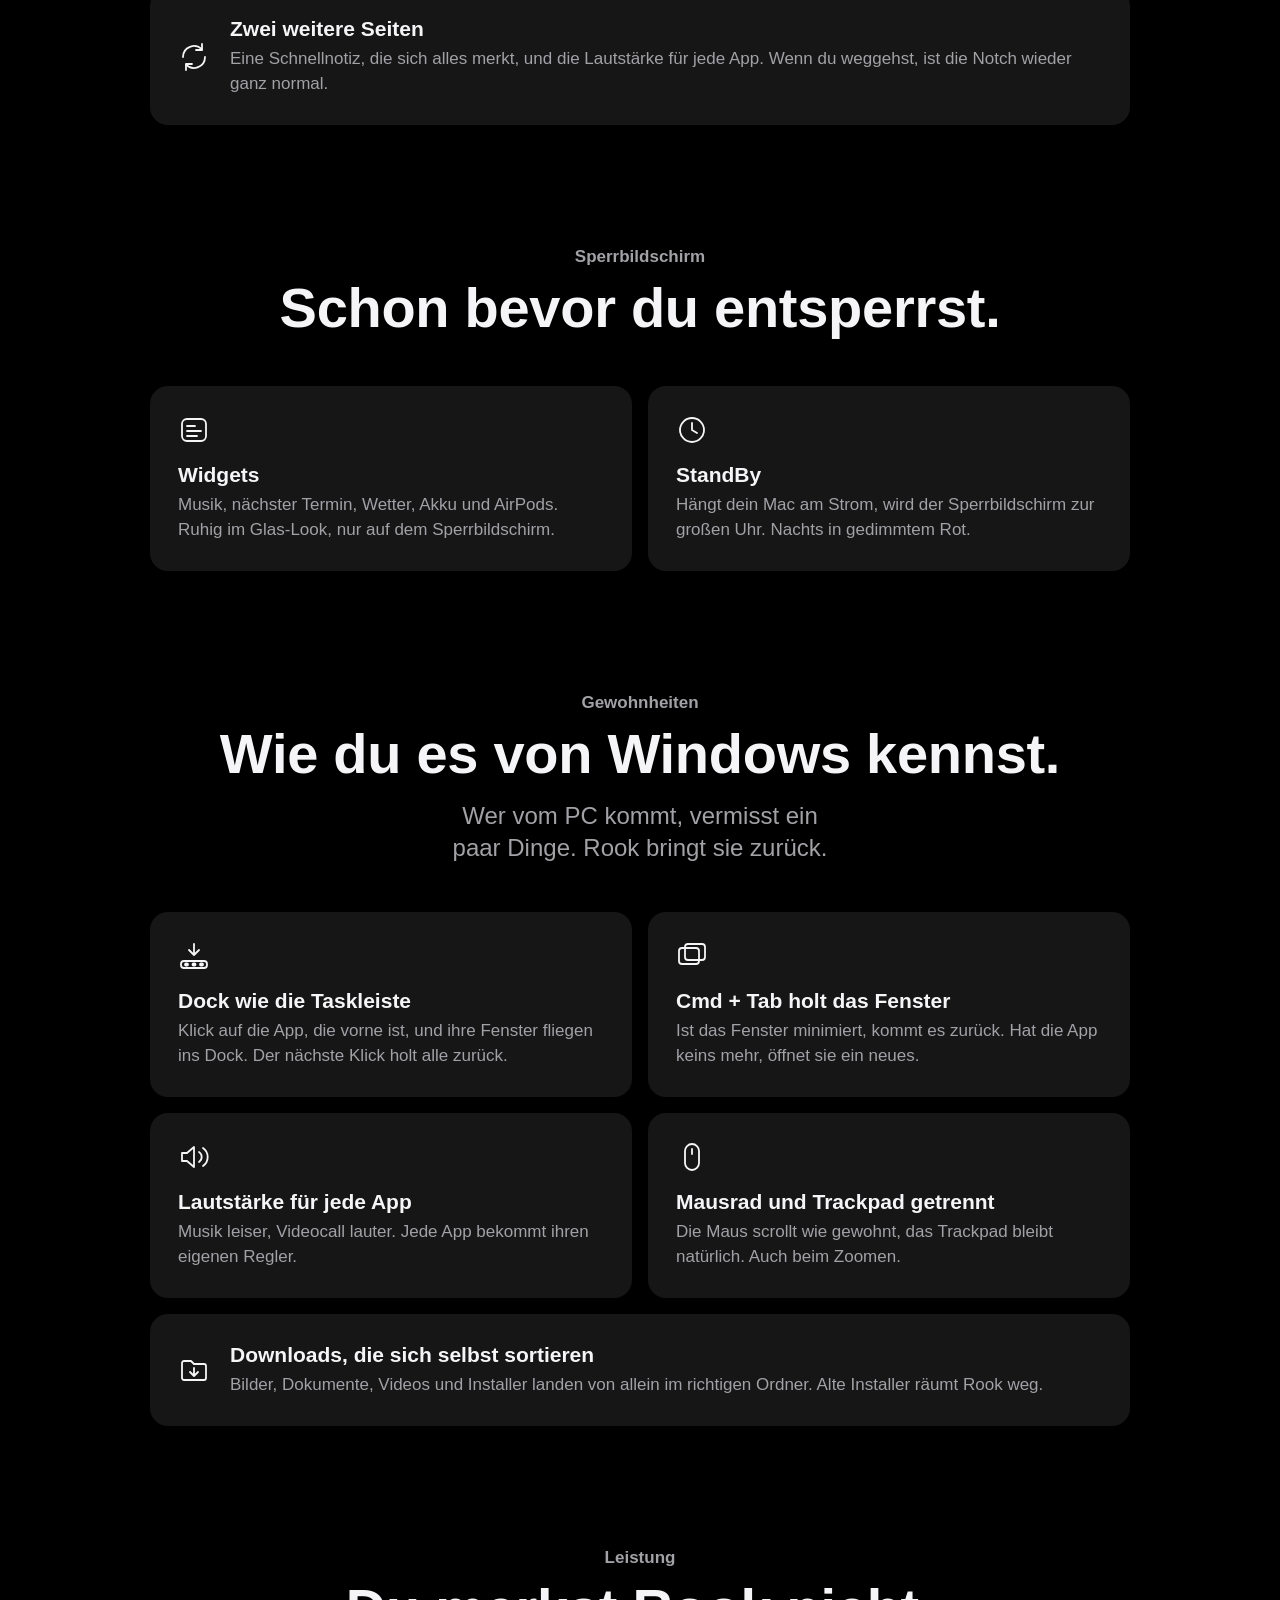
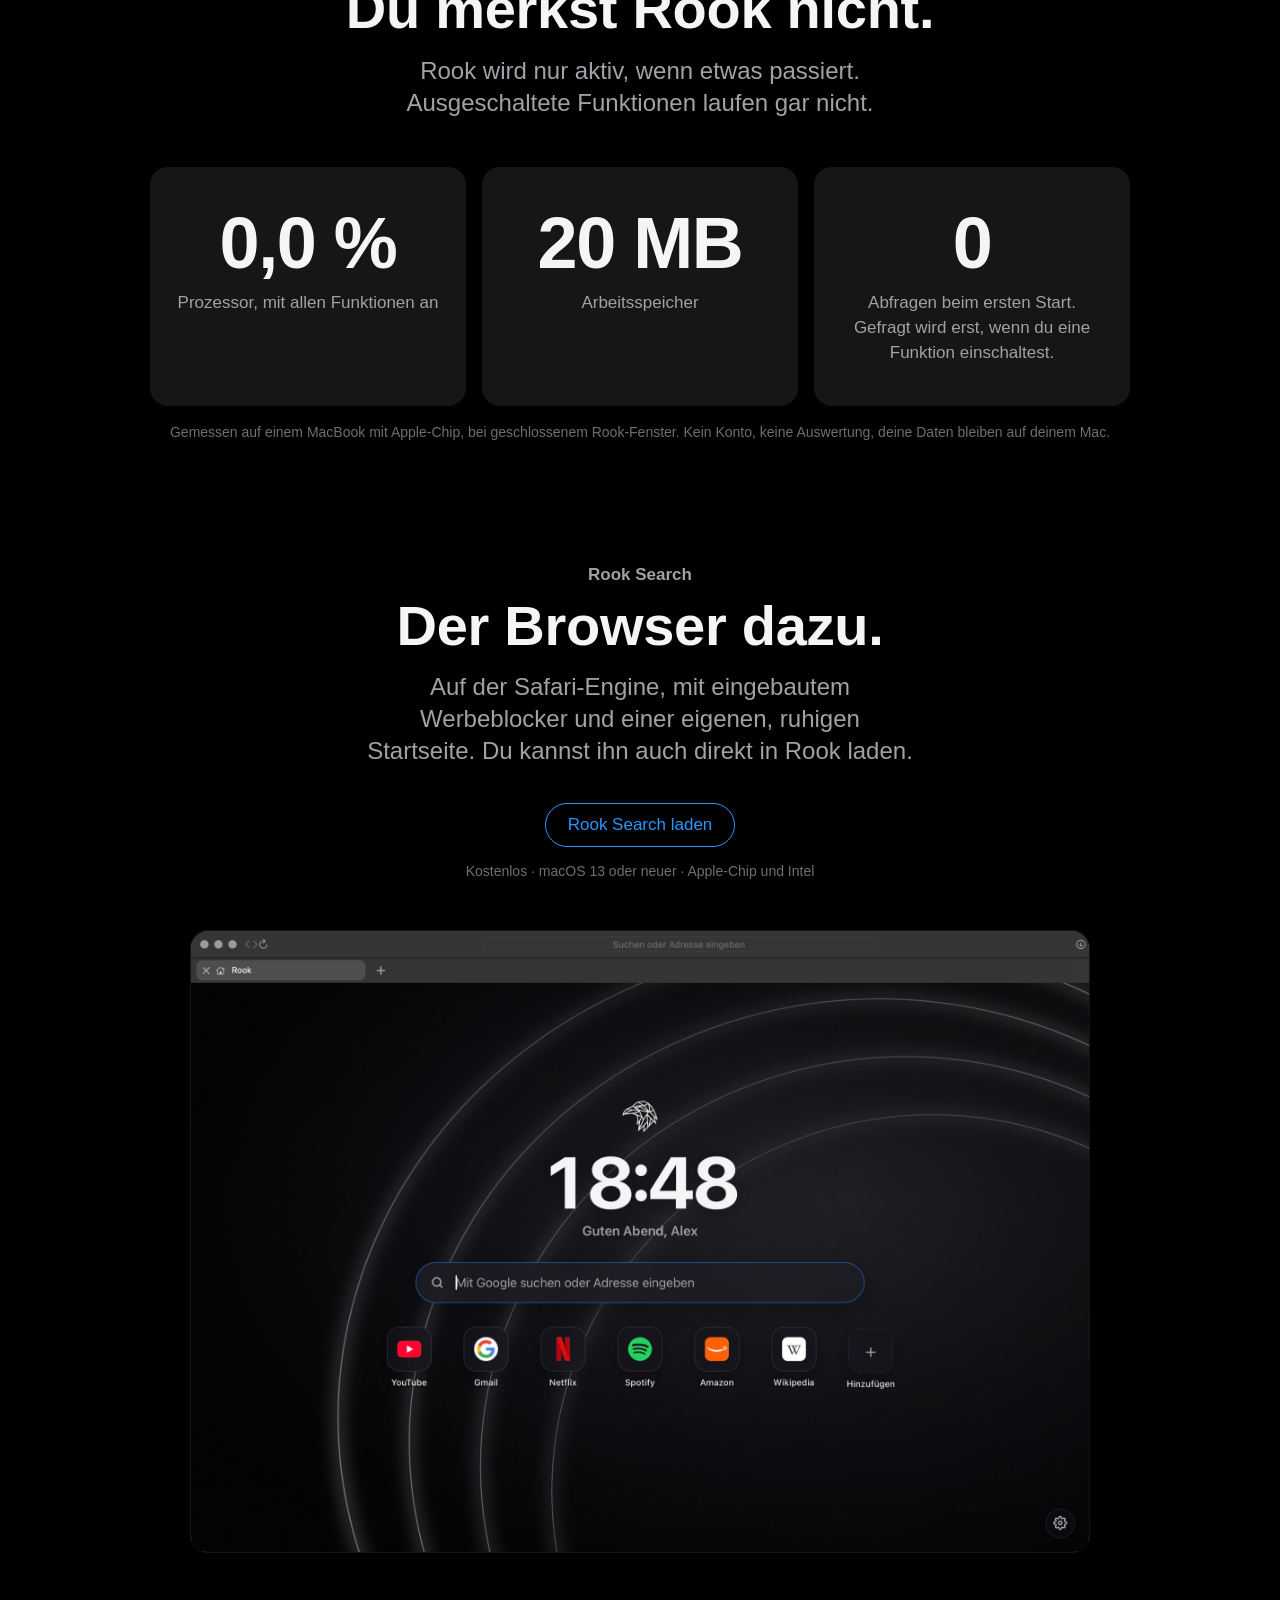
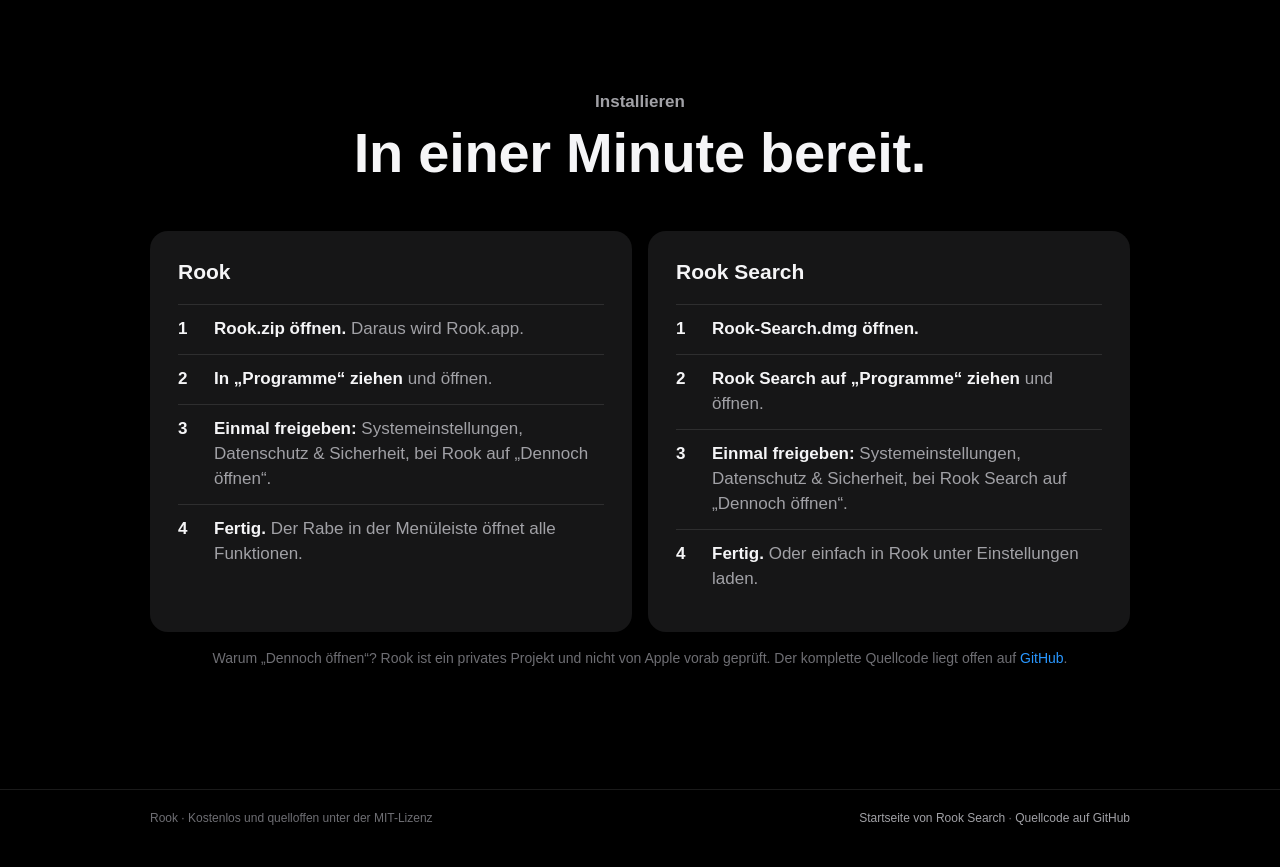
==== commit 46ba678b: "Neue Download-Seite: Rook mit allen Werkzeugen - Rook steht jetzt im Mittelpunkt: App-Symbol, Notch " ====
--- a/download/index.html
+++ b/download/index.html
@@ -4,172 +4,336 @@
 <meta charset="utf-8">
 <meta name="viewport" content="width=device-width, initial-scale=1">
 <meta name="color-scheme" content="dark">
-<title>Rook Search für Mac</title>
-<meta name="description" content="Rook Search ist ein ruhiger Browser für den Mac. Gebaut auf der Safari-Engine, mit eingebautem Werbeblocker. Kostenlos und quelloffen.">
-<meta property="og:title" content="Rook Search für Mac">
-<meta property="og:description" content="Ein ruhiger Browser für den Mac, mit eingebautem Werbeblocker. Kostenlos und quelloffen.">
-<meta property="og:image" content="https://richyboehm.github.io/rook/download/rook-app.jpg">
+<title>Rook für Mac</title>
+<meta name="description" content="Rook bringt kleine Werkzeuge in deine Menüleiste: eine Notch, die etwas kann, Widgets auf dem Sperrbildschirm, das Dock wie unter Windows und mehr. Kostenlos, ohne Konto, kaum spürbar.">
+<meta property="og:title" content="Rook für Mac">
+<meta property="og:description" content="Kleine Werkzeuge für deinen Mac. Notch, Sperrbildschirm, Dock und Fenster, in einer App in der Menüleiste.">
+<meta property="og:image" content="https://richyboehm.github.io/rook/download/rook-icon.png">
 <meta property="og:url" content="https://richyboehm.github.io/rook/download/">
 <meta property="og:type" content="website">
-<meta name="twitter:card" content="summary_large_image">
-<link rel="icon" href="../assets/logo.png" type="image/png">
+<meta name="twitter:card" content="summary">
+<link rel="icon" href="rook-icon.png" type="image/png">
 <style>
   :root {
-    --bg: #0b0b0d;
+    --bg: #000;
+    --panel: #161617;
+    --panel-line: rgba(255, 255, 255, 0.08);
     --text: #f5f5f7;
-    --muted: rgba(245, 245, 247, 0.62);
-    --faint: rgba(245, 245, 247, 0.42);
+    --muted: #a1a1a6;
+    --faint: #6e6e73;
     --line: rgba(255, 255, 255, 0.1);
+    --blue: #2997ff;
   }
   * { box-sizing: border-box; }
   html { scroll-behavior: smooth; }
   body {
     margin: 0; background: var(--bg); color: var(--text);
-    font-family: -apple-system, BlinkMacSystemFont, "SF Pro Text", "Segoe UI", Roboto, "Helvetica Neue", sans-serif;
-    -webkit-font-smoothing: antialiased; line-height: 1.5;
-    background-image: radial-gradient(ellipse 70% 50% at 50% 0%, rgba(255, 255, 255, 0.07), transparent 70%);
-    background-repeat: no-repeat;
-  }
-  a { color: inherit; }
-  .wrap { width: min(1080px, 100% - 32px); margin: 0 auto; }
+    font-family: -apple-system, BlinkMacSystemFont, "SF Pro Text", "Helvetica Neue", Helvetica, Arial, sans-serif;
+    -webkit-font-smoothing: antialiased; line-height: 1.47; font-size: 17px;
+  }
+  a { color: var(--blue); text-decoration: none; }
+  a:hover { text-decoration: underline; }
+  .wrap { width: min(980px, 100% - 32px); margin: 0 auto; }
 
   /* Navigation */
-  nav { display: flex; align-items: center; justify-content: space-between; height: 64px; }
-  .brand { display: flex; align-items: center; gap: 10px; font-weight: 700; font-size: 17px; text-decoration: none; }
+  nav { position: sticky; top: 0; z-index: 10; background: rgba(0, 0, 0, 0.72);
+        -webkit-backdrop-filter: saturate(180%) blur(20px); backdrop-filter: saturate(180%) blur(20px);
+        border-bottom: 1px solid var(--line); }
+  nav .wrap { display: flex; align-items: center; justify-content: space-between; height: 48px; }
+  .brand { display: flex; align-items: center; gap: 8px; color: var(--text); font-weight: 600; font-size: 17px; }
+  .brand:hover { text-decoration: none; }
   .raven {
-    display: inline-block; width: 26px; height: 26px; background: var(--text);
+    display: inline-block; width: 20px; height: 20px; background: var(--text);
     -webkit-mask: url(../assets/raven.png) center / contain no-repeat; mask: url(../assets/raven.png) center / contain no-repeat;
   }
-  nav .links { display: flex; gap: 22px; font-size: 14px; }
-  nav .links a { color: var(--muted); text-decoration: none; }
-  nav .links a:hover { color: var(--text); }
+  nav .links { display: flex; gap: 24px; font-size: 12px; }
+  nav .links a { color: var(--muted); }
+  nav .links a:hover { color: var(--text); text-decoration: none; }
+
+  /* Typografie */
+  .eyebrow { font-size: 17px; font-weight: 600; color: var(--muted); margin: 0 0 8px; }
+  h1 { font-size: clamp(56px, 10vw, 96px); line-height: 1.05; letter-spacing: -0.015em; font-weight: 700; margin: 0; }
+  h2 { font-size: clamp(36px, 5.6vw, 56px); line-height: 1.07; letter-spacing: -0.005em; font-weight: 700; margin: 0; text-wrap: balance; }
+  h3 { font-size: 21px; line-height: 1.2; font-weight: 600; margin: 0 0 6px; }
+  .lead { font-size: clamp(19px, 2.4vw, 24px); line-height: 1.33; color: var(--muted); margin: 16px auto 0; max-width: 680px; text-wrap: balance; }
+  .center { text-align: center; }
+  p { margin: 0; }
 
   /* Hero */
-  .hero { text-align: center; padding: 72px 0 48px; }
-  .hero .raven { width: 64px; height: 64px; margin-bottom: 28px; }
-  h1 { margin: 0 auto; max-width: 820px; text-wrap: balance; font-size: clamp(38px, 6.2vw, 64px); line-height: 1.06; letter-spacing: -0.035em; font-weight: 700; }
-  .lead { margin: 22px auto 0; max-width: 560px; text-wrap: balance; font-size: clamp(17px, 2vw, 19px); color: var(--muted); }
-  .cta { margin-top: 36px; display: flex; flex-direction: column; align-items: center; gap: 12px; }
+  .hero { padding: 88px 0 24px; text-align: center; }
+  .app-icon { width: 128px; height: 128px; display: block; margin: 0 auto 24px; filter: drop-shadow(0 20px 40px rgba(0, 0, 0, 0.6)); }
+  .cta { margin-top: 36px; display: flex; flex-direction: column; align-items: center; gap: 14px; }
   .button {
-    display: inline-flex; align-items: center; gap: 10px; height: 50px; padding: 0 28px; border-radius: 25px;
-    background: var(--text); color: var(--bg); font-size: 16px; font-weight: 600; text-decoration: none;
-    transition: transform .15s ease, background .15s ease;
-  }
-  .button:hover { background: #fff; transform: translateY(-1px); }
-  .button svg { width: 18px; height: 18px; }
-  .meta { font-size: 13px; color: var(--faint); margin: 0; }
-  .meta a { color: var(--muted); }
-
-  /* Screenshot */
-  .shot { margin: 40px auto 0; max-width: 1000px; }
-  .shot img {
-    display: block; width: 100%; height: auto; border-radius: 12px;
-    border: 1px solid rgba(255, 255, 255, 0.12);
-    box-shadow: 0 40px 100px rgba(0, 0, 0, 0.6), 0 0 0 1px rgba(0, 0, 0, 0.6);
-  }
-
-  /* Sections */
-  section.part { padding: 96px 0 0; }
-  h2 { font-size: clamp(26px, 3.4vw, 34px); letter-spacing: -0.02em; margin: 0 0 28px; }
-  .rows { border-top: 1px solid var(--line); margin: 0; }
-  .row { display: grid; grid-template-columns: 260px 1fr; gap: 24px; padding: 22px 0; border-bottom: 1px solid var(--line); }
-  .row dt { font-weight: 600; }
-  .row dd { margin: 0; color: var(--muted); max-width: 620px; }
-
-  .steps { list-style: none; padding: 0; margin: 0; counter-reset: step; border-top: 1px solid var(--line); }
-  .steps li { counter-increment: step; display: grid; grid-template-columns: 44px 1fr; padding: 20px 0; border-bottom: 1px solid var(--line); }
-  .steps li::before {
-    content: counter(step); width: 28px; height: 28px; border-radius: 50%; border: 1px solid rgba(255, 255, 255, 0.25);
-    display: flex; align-items: center; justify-content: center; font-size: 13px; font-weight: 600; margin-top: -2px;
-  }
-  .steps strong { font-weight: 600; }
-  .steps span { color: var(--muted); }
-  .note { margin-top: 28px; padding: 18px 20px; border-radius: 14px; background: rgba(255, 255, 255, 0.05); border: 1px solid var(--line); color: var(--muted); font-size: 15px; }
-  .note strong { color: var(--text); font-weight: 600; }
-
-  footer { margin-top: 110px; padding: 28px 0 40px; border-top: 1px solid var(--line); font-size: 13px; color: var(--faint); display: flex; justify-content: space-between; gap: 16px; flex-wrap: wrap; }
+    display: inline-flex; align-items: center; gap: 8px; height: 44px; padding: 0 22px; border-radius: 22px;
+    background: var(--blue); color: #fff; font-size: 17px; font-weight: 400;
+  }
+  .button:hover { text-decoration: none; background: #0077ed; }
+  .button.secondary { background: transparent; color: var(--blue); border: 1px solid var(--blue); }
+  .button.secondary:hover { background: rgba(41, 151, 255, 0.1); }
+  .meta { font-size: 14px; color: var(--faint); }
+
+  /* Notch-Bild */
+  .stage { margin: 56px auto 0; max-width: 820px; height: 300px; border-radius: 28px; position: relative; overflow: hidden;
+           background: radial-gradient(120% 90% at 50% 0%, #1c1c1e 0%, #0a0a0b 70%); border: 1px solid var(--panel-line); }
+  .menubar { position: absolute; inset: 0 0 auto 0; height: 34px; display: flex; justify-content: space-between; align-items: center;
+             padding: 0 18px; font-size: 13px; color: rgba(255, 255, 255, 0.55); }
+  .island { position: absolute; top: 0; left: 50%; transform: translateX(-50%); width: 430px; max-width: calc(100% - 32px);
+            background: #000; border-radius: 0 0 30px 30px; padding: 44px 22px 18px; box-shadow: 0 18px 40px rgba(0, 0, 0, 0.55); }
+  .island .row { display: flex; align-items: center; gap: 12px; text-align: left; }
+  .cover { width: 50px; height: 50px; border-radius: 11px; background: linear-gradient(135deg, #3a3a3c, #1c1c1e); flex: none;
+           display: flex; align-items: center; justify-content: center; }
+  .cover .raven { width: 24px; height: 24px; background: rgba(255, 255, 255, 0.85); }
+  .track { flex: 1; min-width: 0; }
+  .track b { display: block; font-size: 14px; font-weight: 600; }
+  .track span { font-size: 12px; color: rgba(255, 255, 255, 0.55); }
+  .bars { display: flex; align-items: center; gap: 3px; height: 18px; }
+  .bars i { width: 3px; height: 100%; border-radius: 2px; background: #fff; transform-origin: center; animation: eq 1.9s ease-in-out infinite; }
+  .bars i:nth-child(2) { animation-duration: 2.3s; animation-delay: -0.4s; }
+  .bars i:nth-child(3) { animation-duration: 1.7s; animation-delay: -0.9s; }
+  .bars i:nth-child(4) { animation-duration: 2.1s; animation-delay: -1.3s; }
+  @keyframes eq { 0%, 100% { transform: scaleY(0.4); } 30% { transform: scaleY(1); } 60% { transform: scaleY(0.6); } 80% { transform: scaleY(0.85); } }
+  .progress { display: flex; align-items: center; gap: 10px; margin-top: 14px; font-size: 10px; color: rgba(255, 255, 255, 0.5);
+              font-variant-numeric: tabular-nums; }
+  .progress div { flex: 1; height: 4px; border-radius: 2px; background: rgba(255, 255, 255, 0.15); overflow: hidden; }
+  .progress div::after { content: ""; display: block; width: 38%; height: 100%; background: #fff; }
+  .dots { display: flex; justify-content: center; gap: 7px; margin-top: 14px; }
+  .dots i { width: 5px; height: 5px; border-radius: 50%; background: rgba(255, 255, 255, 0.25); }
+  .dots i:first-child { background: rgba(255, 255, 255, 0.9); }
+  @media (prefers-reduced-motion: reduce) { .bars i { animation: none; transform: scaleY(0.7); } }
+
+  /* Abschnitte */
+  section { padding: 120px 0 0; }
+  .grid { display: grid; gap: 16px; margin-top: 48px; }
+  .grid.three { grid-template-columns: repeat(3, 1fr); }
+  .grid.two { grid-template-columns: repeat(2, 1fr); }
+  .card { background: var(--panel); border-radius: 18px; padding: 28px; }
+  .card p { color: var(--muted); font-size: 17px; }
+  .icon { width: 32px; height: 32px; margin-bottom: 16px; color: var(--text); }
+  .icon svg { width: 100%; height: 100%; display: block; }
+  .card.wide { grid-column: 1 / -1; display: flex; gap: 20px; align-items: center; }
+  .card.wide .icon { margin: 0; flex: none; }
+
+  /* Zahlen */
+  .numbers { display: grid; grid-template-columns: repeat(3, 1fr); gap: 16px; margin-top: 48px; text-align: center; }
+  .numbers .card { padding: 40px 24px; }
+  .big { font-size: clamp(48px, 7vw, 72px); font-weight: 700; letter-spacing: -0.02em; line-height: 1; margin-bottom: 12px; }
+
+  /* Rook Search */
+  .shot { margin-top: 48px; }
+  .shot img { display: block; width: 100%; height: auto; border-radius: 18px; border: 1px solid var(--panel-line); }
+
+  /* Installieren */
+  .steps { list-style: none; padding: 0; margin: 20px 0 0; counter-reset: step; }
+  .steps li { counter-increment: step; display: grid; grid-template-columns: 36px 1fr; padding: 12px 0; border-top: 1px solid var(--line); color: var(--muted); }
+  .steps li::before { content: counter(step); font-weight: 600; color: var(--text); }
+  .steps strong { color: var(--text); font-weight: 600; }
+  .note { margin-top: 16px; font-size: 14px; color: var(--faint); }
+
+  footer { margin-top: 120px; border-top: 1px solid var(--line); padding: 20px 0 40px; font-size: 12px; color: var(--faint); }
+  footer .wrap { display: flex; justify-content: space-between; gap: 16px; flex-wrap: wrap; }
   footer a { color: var(--muted); }
 
-  @media (max-width: 700px) {
-    nav .links a.hide-small { display: none; }
-    .hero { padding-top: 40px; }
-    .row { grid-template-columns: 1fr; gap: 4px; }
-    section.part { padding-top: 72px; }
+  @media (max-width: 760px) {
+    nav .links .hide-small { display: none; }
+    .hero { padding-top: 56px; }
+    section { padding-top: 88px; }
+    .grid.three, .grid.two, .numbers { grid-template-columns: 1fr; }
+    .card.wide { flex-direction: column; align-items: flex-start; }
+    .stage { height: 270px; }
+    .island { padding: 40px 16px 16px; }
   }
 </style>
 </head>
 <body>
-<div class="wrap">
-  <nav>
-    <a class="brand" href="./"><span class="raven" aria-hidden="true"></span>Rook Search</a>
+
+<nav>
+  <div class="wrap">
+    <a class="brand" href="./"><span class="raven" aria-hidden="true"></span>Rook</a>
     <div class="links">
-      <a href="#installieren" class="hide-small">Installieren</a>
-      <a href="../">Startseite</a>
+      <a href="#notch" class="hide-small">Funktionen</a>
+      <a href="#rook-search" class="hide-small">Rook Search</a>
+      <a href="#installieren">Installieren</a>
       <a href="https://github.com/richyboehm/rook">GitHub</a>
     </div>
-  </nav>
-
-  <header class="hero">
-    <span class="raven" aria-hidden="true"></span>
-    <h1>Ein ruhiger Browser für den Mac.</h1>
-    <p class="lead">Rook Search basiert auf der Safari-Engine, blockiert Werbung und Tracker und speichert deine Daten nur auf deinem Mac.</p>
-    <div class="cta">
-      <a class="button" href="Rook-Search.dmg" download>
-        <svg viewBox="0 0 24 24" fill="none" stroke="currentColor" stroke-width="2.2" stroke-linecap="round" stroke-linejoin="round" aria-hidden="true"><path d="M12 4v11"/><path d="M7 10l5 5 5-5"/><path d="M5 20h14"/></svg>
-        Für Mac laden
-      </a>
-      <p class="meta">Version 0.1 · 4 MB · macOS 13 oder neuer · Apple Silicon und Intel</p>
-      <p class="meta">Kostenlos. Nach dem Laden bitte kurz die <a href="#installieren">Installation</a> lesen.</p>
+  </div>
+</nav>
+
+<main>
+  <header class="hero wrap">
+    <img class="app-icon" src="rook-icon.png" width="128" height="128" alt="App-Symbol von Rook">
+    <h1>Rook</h1>
+    <p class="lead">Kleine Werkzeuge, die deinen Mac besser machen. Alle in einer App in der Menüleiste, und du merkst sie nur, wenn du sie brauchst.</p>
+    <div class="cta" id="rook">
+      <a class="button" href="Rook.zip" download>Für Mac laden</a>
+      <p class="meta">Kostenlos · macOS 26 oder neuer · Mac mit Apple&#8209;Chip</p>
+    </div>
+
+    <div class="stage" aria-hidden="true">
+      <div class="menubar"><span>Finder</span><span>Mo. 20:15</span></div>
+      <div class="island">
+        <div class="row">
+          <div class="cover"><span class="raven"></span></div>
+          <div class="track"><b>Dein Lieblingssong</b><span>Läuft in Spotify</span></div>
+          <div class="bars"><i></i><i></i><i></i><i></i></div>
+        </div>
+        <div class="progress"><span>1:24</span><div></div><span>-2:16</span></div>
+        <div class="dots"><i></i><i></i><i></i></div>
+      </div>
     </div>
   </header>
 
-  <figure class="shot">
-    <img src="rook-app.jpg" width="2000" height="1384" alt="Rook Search auf dem Mac: Startseite mit Rabe, Uhrzeit, Suchfeld und Favoriten">
-  </figure>
-
-  <section class="part">
-    <h2>Was Rook Search anders macht</h2>
-    <dl class="rows">
-      <div class="row"><dt>Werbeblocker eingebaut</dt><dd>Werbung und Tracker werden blockiert, bevor eine Seite lädt. Du kannst einzeln wählen, was blockiert wird, und einzelne Websites ausnehmen.</dd></div>
-      <div class="row"><dt>Safari als Grundlage</dt><dd>Rook Search nutzt WebKit, die Engine von Safari. Sie ist auf dem Mac sparsam mit Akku und Speicher, und Sicherheitsupdates kommen mit macOS.</dd></div>
-      <div class="row"><dt>Deine Daten bleiben bei dir</dt><dd>Verlauf, Favoriten und Einstellungen liegen nur auf deinem Mac. Es gibt kein Konto und keine Auswertung, was du tust.</dd></div>
-      <div class="row"><dt>Eine eigene Startseite</dt><dd>Uhrzeit, Suche und deine liebsten Seiten. Hintergrund, Suchmaschine und Akzentfarbe stellst du selbst ein.</dd></div>
-      <div class="row"><dt>Offen und kostenlos</dt><dd>Der komplette Quellcode liegt auf <a href="https://github.com/richyboehm/rook">GitHub</a>. Rook Search steht unter der MIT-Lizenz.</dd></div>
-    </dl>
-  </section>
-
-  <section class="part" id="rook">
-    <h2>Dazu: Rook für die Menüleiste</h2>
-    <dl class="rows">
-      <div class="row"><dt>Sperrbildschirm</dt><dd>Glas-Widgets mit Musik, nächstem Termin, Wetter und Akku. Hängt der Mac am Strom, wird der Sperrbildschirm zur großen StandBy-Uhr.</dd></div>
-      <div class="row"><dt>Notch</dt><dd>Musik mit Zeitleiste, Screenshots, eine Ablage für Dateien, Termine und ein Timer direkt an der Notch.</dd></div>
-      <div class="row"><dt>Kleine Helfer</dt><dd>Lautstärke für jede App einzeln, Cmd + Tab holt immer ein Fenster, das Mausrad lässt sich getrennt vom Trackpad umkehren, und der Downloads-Ordner sortiert sich selbst.</dd></div>
-      <div class="row"><dt>Sparsam</dt><dd>Jede Funktion lässt sich einzeln ausschalten. Im Betrieb braucht Rook meist unter 1 % Prozessor und rund 25 MB Arbeitsspeicher.</dd></div>
-    </dl>
-    <div class="cta">
-      <a class="button" href="Rook.zip" download>
-        <svg viewBox="0 0 24 24" fill="none" stroke="currentColor" stroke-width="2.2" stroke-linecap="round" stroke-linejoin="round" aria-hidden="true"><path d="M12 4v11"/><path d="M7 10l5 5 5-5"/><path d="M5 20h14"/></svg>
-        Rook laden
-      </a>
-      <p class="meta">macOS 26 oder neuer · Apple Silicon · ZIP entpacken, Rook in Programme legen, dann wie unten einmalig freigeben</p>
-    </div>
-  </section>
-
-  <section class="part" id="installieren">
-    <h2>Installieren</h2>
-    <ol class="steps">
-      <li><div><strong>Rook-Search.dmg öffnen</strong><br><span>Die Datei liegt nach dem Laden in deinem Download-Ordner.</span></div></li>
-      <li><div><strong>Rook Search in den Ordner Programme ziehen</strong><br><span>Im Fenster, das sich öffnet, das Symbol von Rook Search auf „Programme“ ziehen.</span></div></li>
-      <li><div><strong>Rook Search einmal starten</strong><br><span>macOS meldet beim ersten Mal, dass die App nicht geprüft werden konnte. Schließe die Meldung.</span></div></li>
-      <li><div><strong>Einmalig freigeben</strong><br><span>Öffne Systemeinstellungen, dann Datenschutz &amp; Sicherheit. Scrolle nach unten und klicke bei Rook Search auf „Dennoch öffnen“. Danach startet Rook Search ganz normal.</span></div></li>
-    </ol>
-    <p class="note"><strong>Warum diese Meldung?</strong> Rook Search ist ein privates Projekt und nicht bei Apple registriert. Deshalb hat Apple die App nicht vorab geprüft. Sie ist dadurch nicht unsicher, und jeder kann den Quellcode auf GitHub einsehen.</p>
-  </section>
-
-  <footer>
-    <span>Rook Search · MIT-Lizenz</span>
-    <span><a href="../">Startseite im Browser</a> · <a href="https://github.com/richyboehm/rook">Quellcode auf GitHub</a></span>
-  </footer>
-</div>
+  <section id="notch" class="wrap">
+    <div class="center">
+      <p class="eyebrow">Notch</p>
+      <h2>Die Notch kann jetzt was.</h2>
+      <p class="lead">Fahr mit der Maus drauf, und sie klappt auf. Mit zwei Fingern drehst du weiter, wie auf einem Rad.</p>
+    </div>
+    <div class="grid three">
+      <div class="card">
+        <div class="icon"><svg viewBox="0 0 32 32" fill="none" stroke="currentColor" stroke-width="1.8" stroke-linecap="round" stroke-linejoin="round"><path d="M12 24V7l14-3v17"/><circle cx="8.5" cy="24" r="3.5"/><circle cx="22.5" cy="21" r="3.5"/></svg></div>
+        <h3>Musik</h3>
+        <p>Cover, Titel und Steuerung. Ein Klick in die Zeitleiste springt an die Stelle im Song.</p>
+      </div>
+      <div class="card">
+        <div class="icon"><svg viewBox="0 0 32 32" fill="none" stroke="currentColor" stroke-width="1.8" stroke-linecap="round" stroke-linejoin="round"><path d="M4 10V6a2 2 0 0 1 2-2h4M22 4h4a2 2 0 0 1 2 2v4M28 22v4a2 2 0 0 1-2 2h-4M10 28H6a2 2 0 0 1-2-2v-4"/><rect x="10" y="11" width="12" height="10" rx="2"/></svg></div>
+        <h3>Screenshots und Ablage</h3>
+        <p>Ausschnitt, Fenster oder ganzer Bildschirm. Dateien legst du auf der Notch ab und ziehst sie später weiter.</p>
+      </div>
+      <div class="card">
+        <div class="icon"><svg viewBox="0 0 32 32" fill="none" stroke="currentColor" stroke-width="1.8" stroke-linecap="round" stroke-linejoin="round"><circle cx="16" cy="18" r="10"/><path d="M16 12v6l4 3M13 4h6"/></svg></div>
+        <h3>Timer und Termine</h3>
+        <p>Den Timer stellst du mit Rädern wie am iPhone. Der nächste Termin steht direkt daneben.</p>
+      </div>
+      <div class="card wide">
+        <div class="icon"><svg viewBox="0 0 32 32" fill="none" stroke="currentColor" stroke-width="1.8" stroke-linecap="round" stroke-linejoin="round"><path d="M5 16a11 11 0 0 1 19-7.5M27 16a11 11 0 0 1-19 7.5"/><path d="M24 3v6h-6M8 29v-6h6"/></svg></div>
+        <div>
+          <h3>Zwei weitere Seiten</h3>
+          <p>Eine Schnellnotiz, die sich alles merkt, und die Lautstärke für jede App. Wenn du weggehst, ist die Notch wieder ganz normal.</p>
+        </div>
+      </div>
+    </div>
+  </section>
+
+  <section class="wrap">
+    <div class="center">
+      <p class="eyebrow">Sperrbildschirm</p>
+      <h2>Schon bevor du entsperrst.</h2>
+    </div>
+    <div class="grid two">
+      <div class="card">
+        <div class="icon"><svg viewBox="0 0 32 32" fill="none" stroke="currentColor" stroke-width="1.8" stroke-linecap="round" stroke-linejoin="round"><rect x="4" y="5" width="24" height="22" rx="5"/><path d="M9 12h8M9 17h14M9 22h10"/></svg></div>
+        <h3>Widgets</h3>
+        <p>Musik, nächster Termin, Wetter, Akku und AirPods. Ruhig im Glas-Look, nur auf dem Sperrbildschirm.</p>
+      </div>
+      <div class="card">
+        <div class="icon"><svg viewBox="0 0 32 32" fill="none" stroke="currentColor" stroke-width="1.8" stroke-linecap="round" stroke-linejoin="round"><circle cx="16" cy="16" r="12"/><path d="M16 9v7l5 3"/></svg></div>
+        <h3>StandBy</h3>
+        <p>Hängt dein Mac am Strom, wird der Sperrbildschirm zur großen Uhr. Nachts in gedimmtem Rot.</p>
+      </div>
+    </div>
+  </section>
+
+  <section class="wrap">
+    <div class="center">
+      <p class="eyebrow">Gewohnheiten</p>
+      <h2>Wie du es von Windows kennst.</h2>
+      <p class="lead">Wer vom PC kommt, vermisst ein paar Dinge. Rook bringt sie zurück.</p>
+    </div>
+    <div class="grid two">
+      <div class="card">
+        <div class="icon"><svg viewBox="0 0 32 32" fill="none" stroke="currentColor" stroke-width="1.8" stroke-linecap="round" stroke-linejoin="round"><rect x="3" y="21" width="26" height="7" rx="3"/><rect x="7" y="23.5" width="3" height="2" rx="1"/><rect x="14.5" y="23.5" width="3" height="2" rx="1"/><rect x="22" y="23.5" width="3" height="2" rx="1"/><path d="M16 4v11M11 10l5 5 5-5"/></svg></div>
+        <h3>Dock wie die Taskleiste</h3>
+        <p>Klick auf die App, die vorne ist, und ihre Fenster fliegen ins Dock. Der nächste Klick holt alle zurück.</p>
+      </div>
+      <div class="card">
+        <div class="icon"><svg viewBox="0 0 32 32" fill="none" stroke="currentColor" stroke-width="1.8" stroke-linecap="round" stroke-linejoin="round"><rect x="3" y="8" width="20" height="16" rx="3"/><rect x="9" y="4" width="20" height="16" rx="3"/></svg></div>
+        <h3>Cmd + Tab holt das Fenster</h3>
+        <p>Ist das Fenster minimiert, kommt es zurück. Hat die App keins mehr, öffnet sie ein neues.</p>
+      </div>
+      <div class="card">
+        <div class="icon"><svg viewBox="0 0 32 32" fill="none" stroke="currentColor" stroke-width="1.8" stroke-linecap="round" stroke-linejoin="round"><path d="M4 12h5l7-6v20l-7-6H4z"/><path d="M21 11a6 6 0 0 1 0 10M25 7a11 11 0 0 1 0 18"/></svg></div>
+        <h3>Lautstärke für jede App</h3>
+        <p>Musik leiser, Videocall lauter. Jede App bekommt ihren eigenen Regler.</p>
+      </div>
+      <div class="card">
+        <div class="icon"><svg viewBox="0 0 32 32" fill="none" stroke="currentColor" stroke-width="1.8" stroke-linecap="round" stroke-linejoin="round"><rect x="9" y="3" width="14" height="26" rx="7"/><path d="M16 8v5"/></svg></div>
+        <h3>Mausrad und Trackpad getrennt</h3>
+        <p>Die Maus scrollt wie gewohnt, das Trackpad bleibt natürlich. Auch beim Zoomen.</p>
+      </div>
+      <div class="card wide">
+        <div class="icon"><svg viewBox="0 0 32 32" fill="none" stroke="currentColor" stroke-width="1.8" stroke-linecap="round" stroke-linejoin="round"><path d="M4 9a2 2 0 0 1 2-2h7l3 3h10a2 2 0 0 1 2 2v12a2 2 0 0 1-2 2H6a2 2 0 0 1-2-2z"/><path d="M16 14v8M12 18l4 4 4-4"/></svg></div>
+        <div>
+          <h3>Downloads, die sich selbst sortieren</h3>
+          <p>Bilder, Dokumente, Videos und Installer landen von allein im richtigen Ordner. Alte Installer räumt Rook weg.</p>
+        </div>
+      </div>
+    </div>
+  </section>
+
+  <section class="wrap">
+    <div class="center">
+      <p class="eyebrow">Leistung</p>
+      <h2>Du merkst Rook nicht.</h2>
+      <p class="lead">Rook wird nur aktiv, wenn etwas passiert. Ausgeschaltete Funktionen laufen gar nicht.</p>
+    </div>
+    <div class="numbers">
+      <div class="card"><div class="big">0,0 %</div><p>Prozessor, mit allen Funktionen an</p></div>
+      <div class="card"><div class="big">20 MB</div><p>Arbeitsspeicher</p></div>
+      <div class="card"><div class="big">0</div><p>Abfragen beim ersten Start. Gefragt wird erst, wenn du eine Funktion einschaltest.</p></div>
+    </div>
+    <p class="note center">Gemessen auf einem MacBook mit Apple&#8209;Chip, bei geschlossenem Rook-Fenster. Kein Konto, keine Auswertung, deine Daten bleiben auf deinem Mac.</p>
+  </section>
+
+  <section id="rook-search" class="wrap">
+    <div class="center">
+      <p class="eyebrow">Rook Search</p>
+      <h2>Der Browser dazu.</h2>
+      <p class="lead">Auf der Safari-Engine, mit eingebautem Werbeblocker und einer eigenen, ruhigen Startseite. Du kannst ihn auch direkt in Rook laden.</p>
+      <div class="cta">
+        <a class="button secondary" href="Rook-Search.dmg" download>Rook Search laden</a>
+        <p class="meta">Kostenlos · macOS 13 oder neuer · Apple&#8209;Chip und Intel</p>
+      </div>
+    </div>
+    <figure class="shot">
+      <img src="rook-app.jpg" width="2000" height="1384" alt="Rook Search auf dem Mac: Startseite mit Rabe, Uhrzeit, Suchfeld und Favoriten" loading="lazy">
+    </figure>
+  </section>
+
+  <section id="installieren" class="wrap">
+    <div class="center">
+      <p class="eyebrow">Installieren</p>
+      <h2>In einer Minute bereit.</h2>
+    </div>
+    <div class="grid two">
+      <div class="card">
+        <h3>Rook</h3>
+        <ol class="steps">
+          <li><div><strong>Rook.zip öffnen.</strong> Daraus wird Rook.app.</div></li>
+          <li><div><strong>In „Programme“ ziehen</strong> und öffnen.</div></li>
+          <li><div><strong>Einmal freigeben:</strong> Systemeinstellungen, Datenschutz &amp; Sicherheit, bei Rook auf „Dennoch öffnen“.</div></li>
+          <li><div><strong>Fertig.</strong> Der Rabe in der Menüleiste öffnet alle Funktionen.</div></li>
+        </ol>
+      </div>
+      <div class="card">
+        <h3>Rook Search</h3>
+        <ol class="steps">
+          <li><div><strong>Rook-Search.dmg öffnen.</strong></div></li>
+          <li><div><strong>Rook Search auf „Programme“ ziehen</strong> und öffnen.</div></li>
+          <li><div><strong>Einmal freigeben:</strong> Systemeinstellungen, Datenschutz &amp; Sicherheit, bei Rook Search auf „Dennoch öffnen“.</div></li>
+          <li><div><strong>Fertig.</strong> Oder einfach in Rook unter Einstellungen laden.</div></li>
+        </ol>
+      </div>
+    </div>
+    <p class="note center">Warum „Dennoch öffnen“? Rook ist ein privates Projekt und nicht von Apple vorab geprüft. Der komplette Quellcode liegt offen auf <a href="https://github.com/richyboehm/rook">GitHub</a>.</p>
+  </section>
+</main>
+
+<footer>
+  <div class="wrap">
+    <span>Rook · Kostenlos und quelloffen unter der MIT-Lizenz</span>
+    <span><a href="../">Startseite von Rook Search</a> · <a href="https://github.com/richyboehm/rook">Quellcode auf GitHub</a></span>
+  </div>
+</footer>
+
 </body>
 </html>
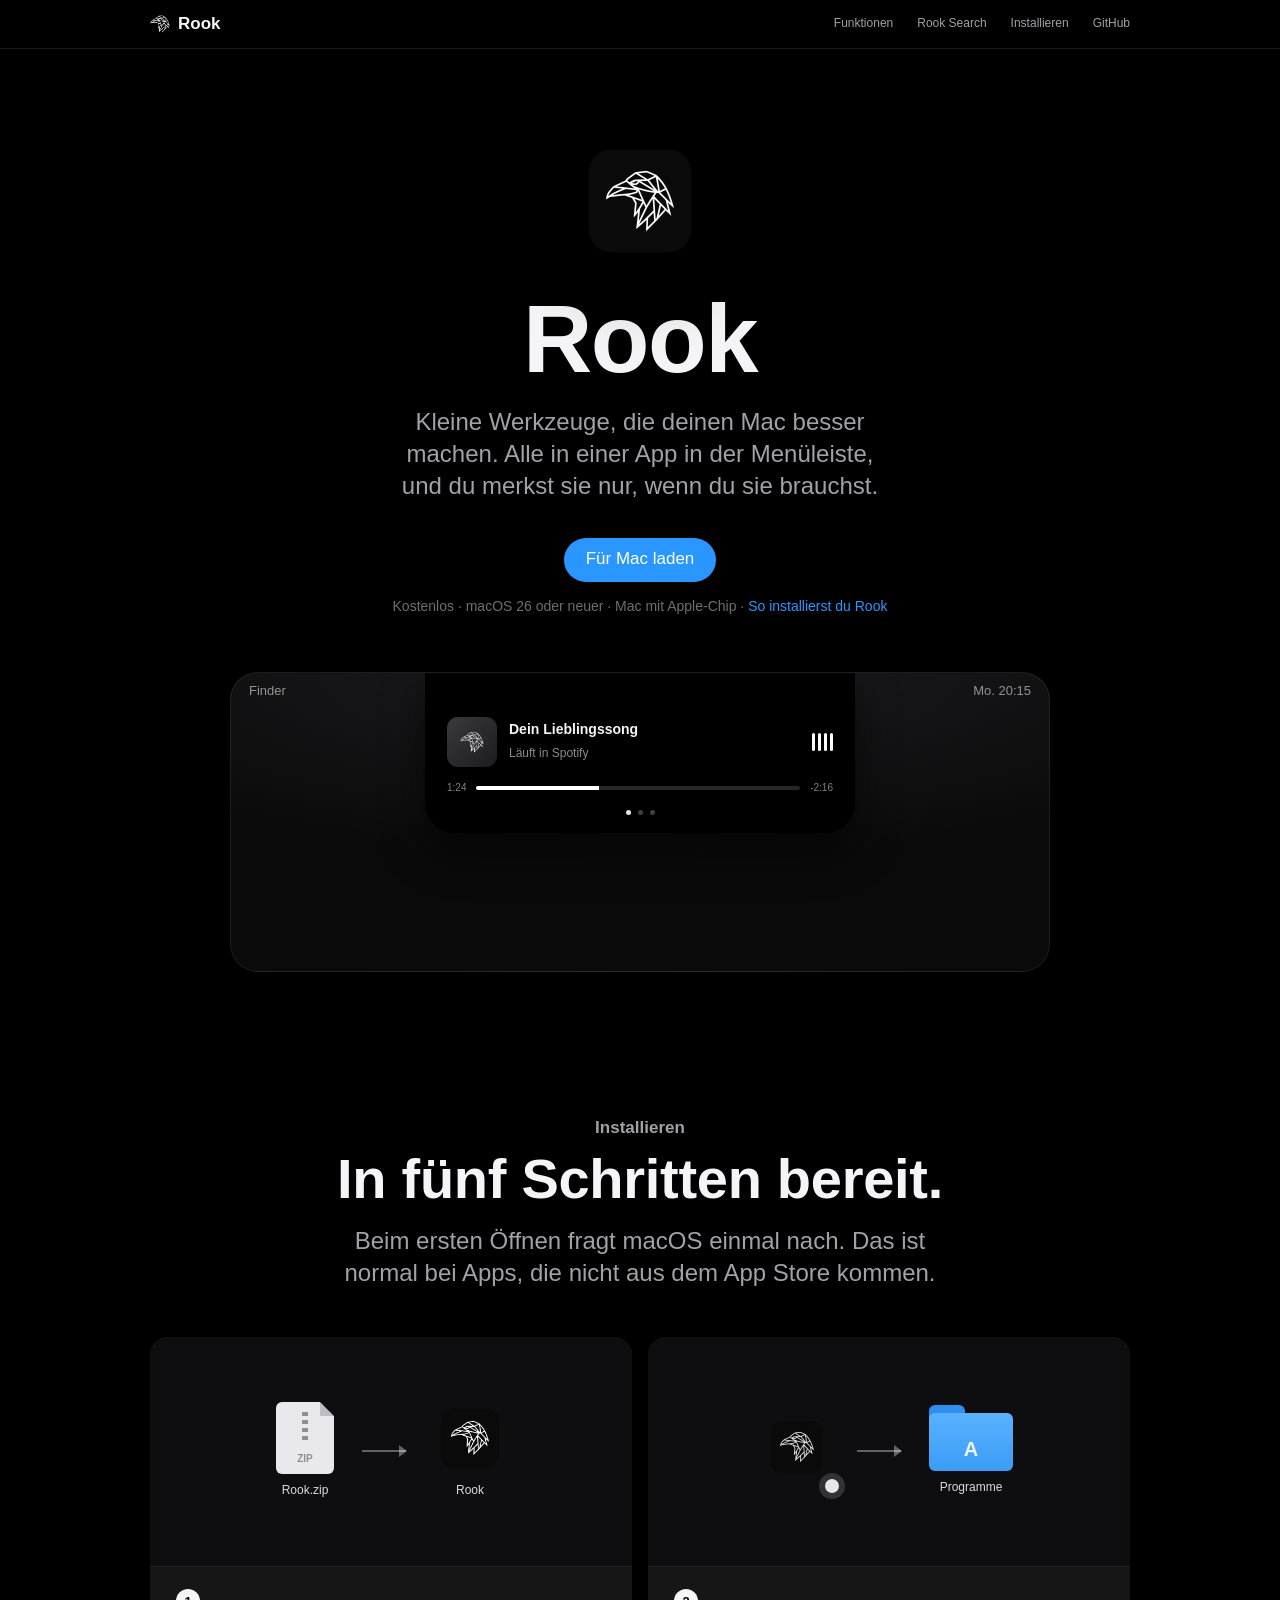
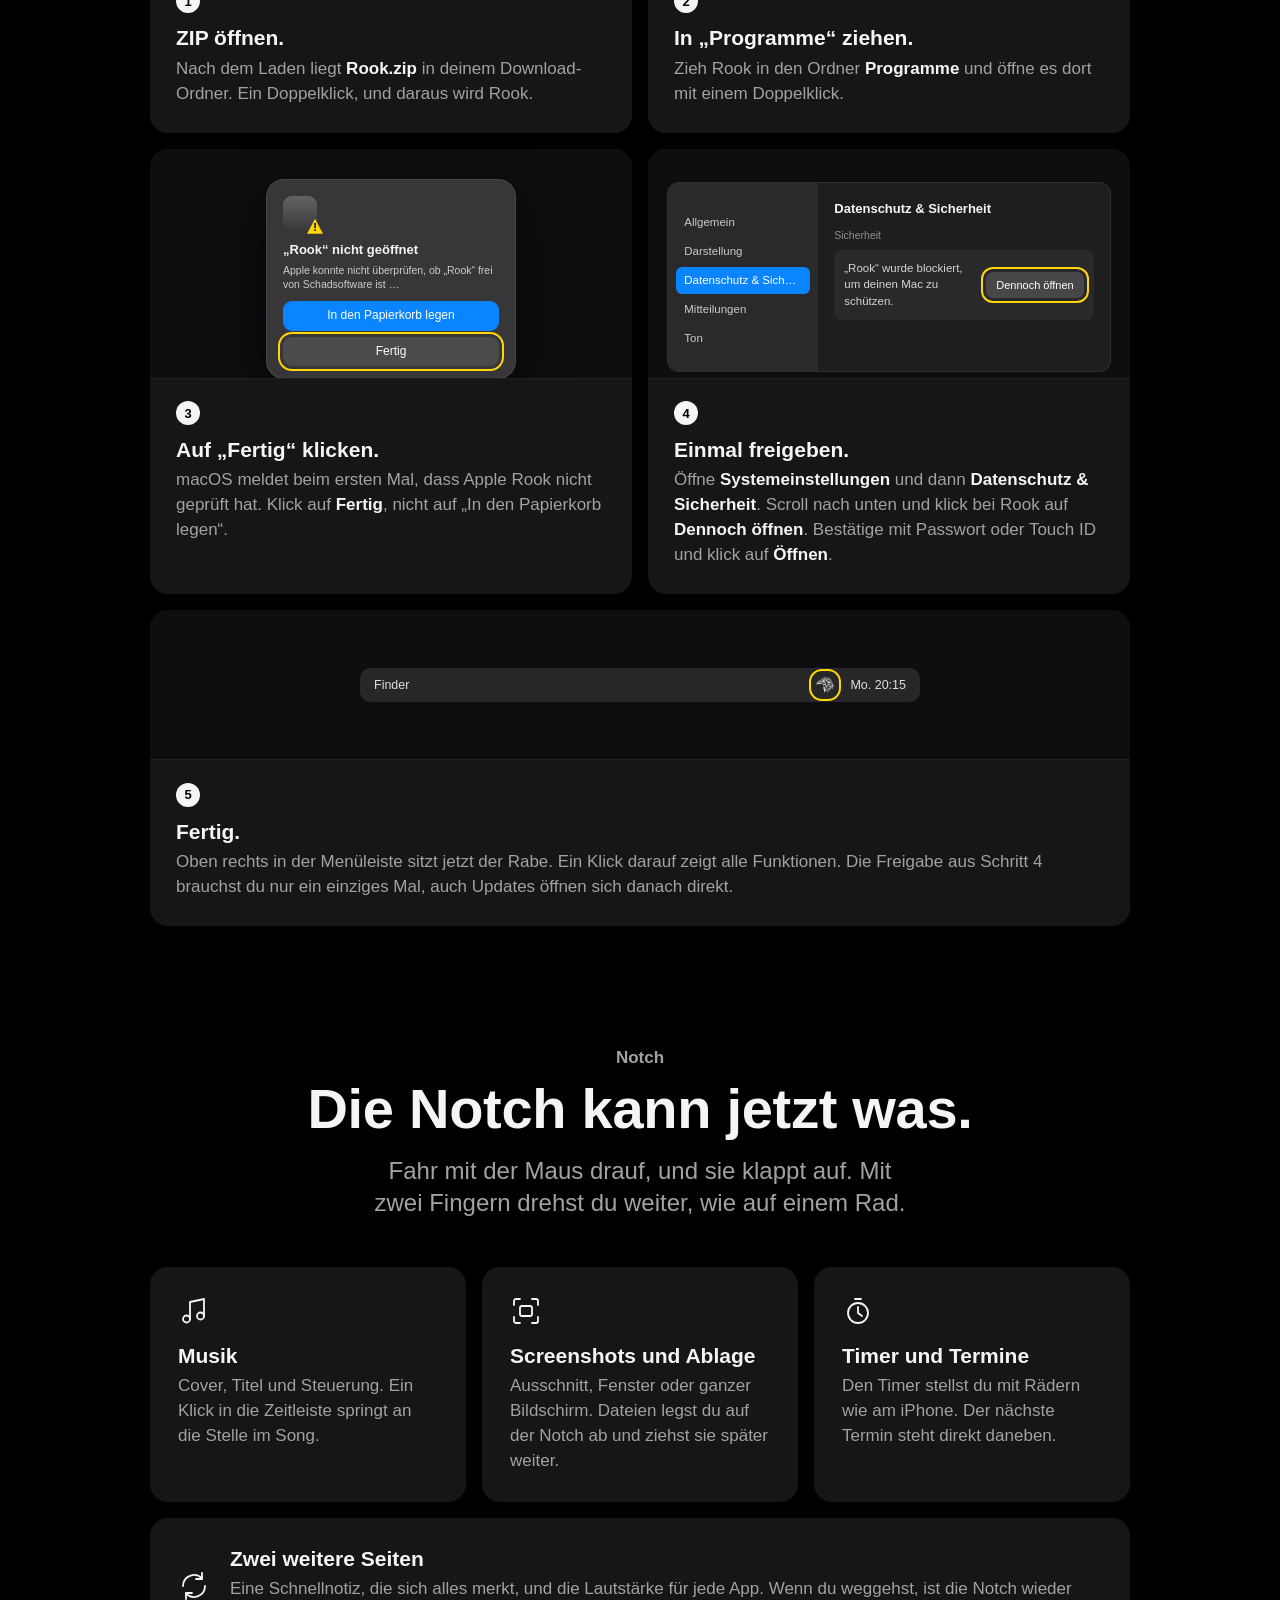
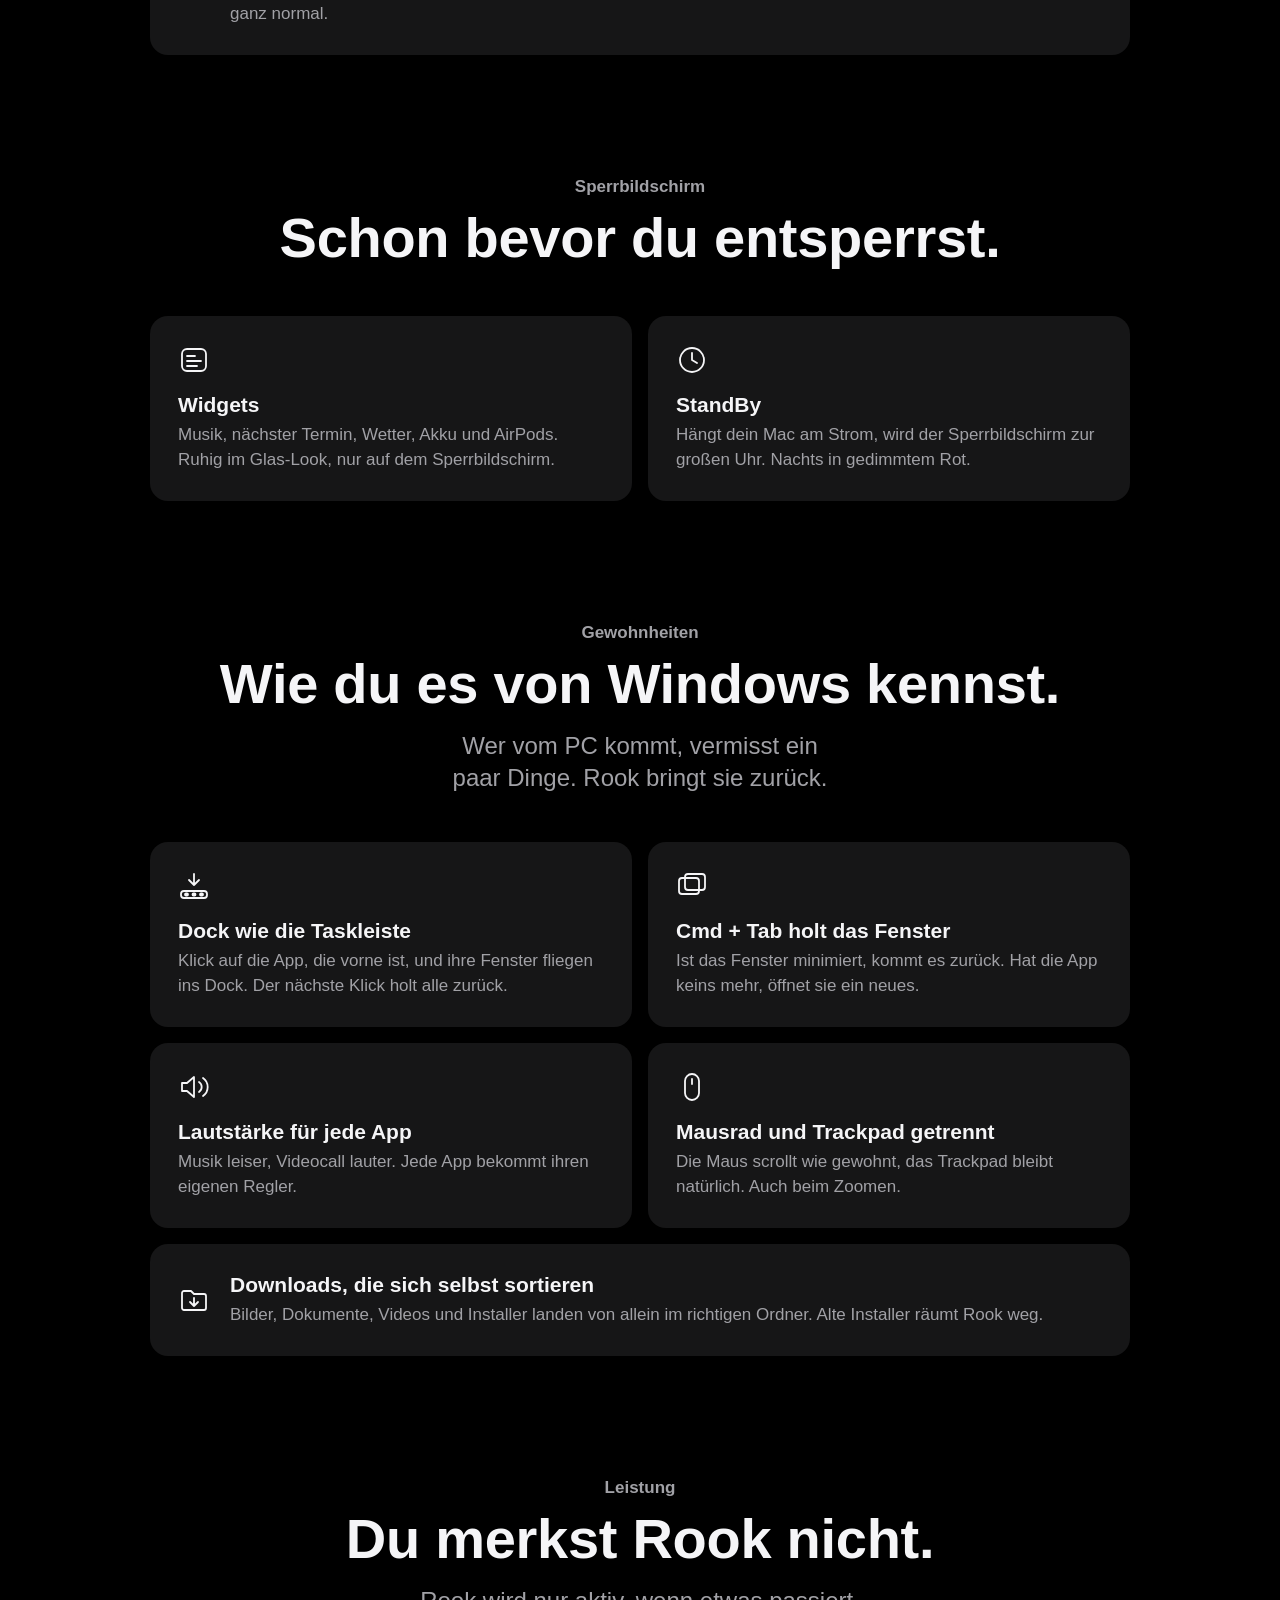
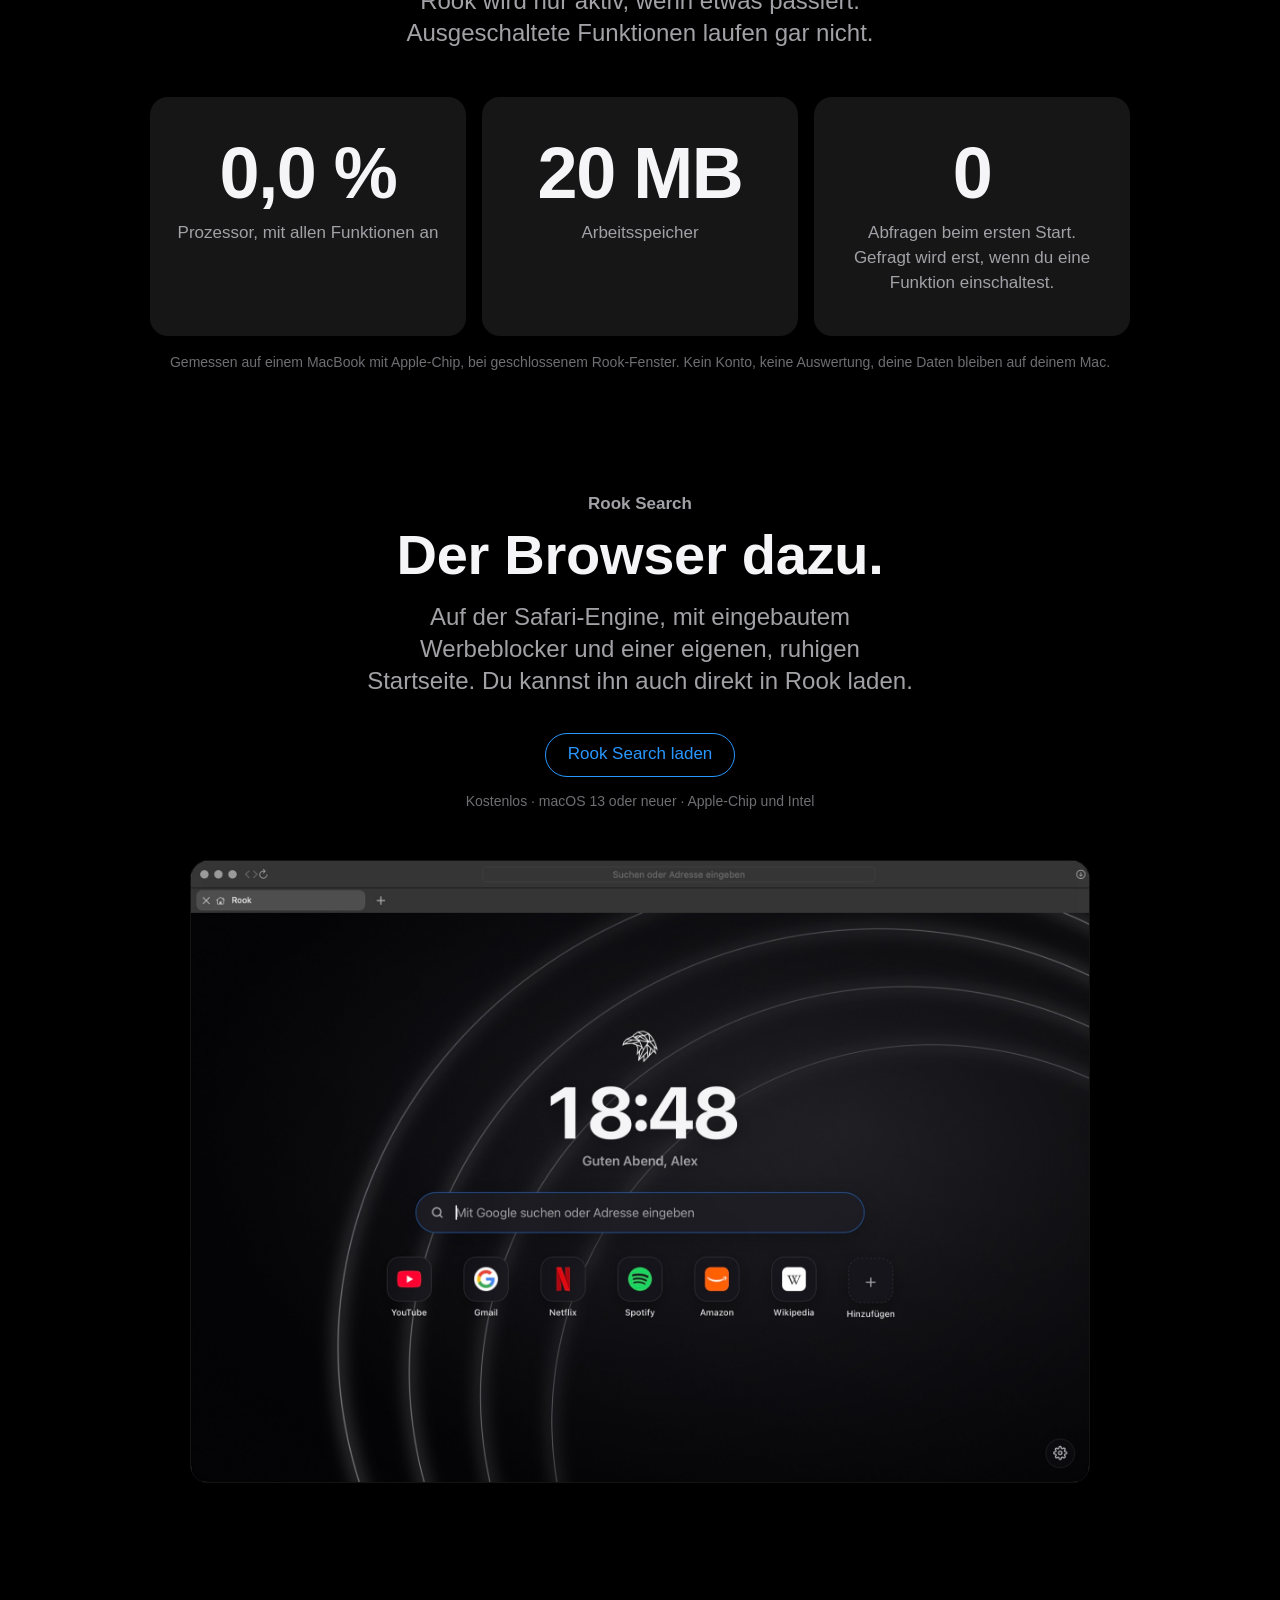
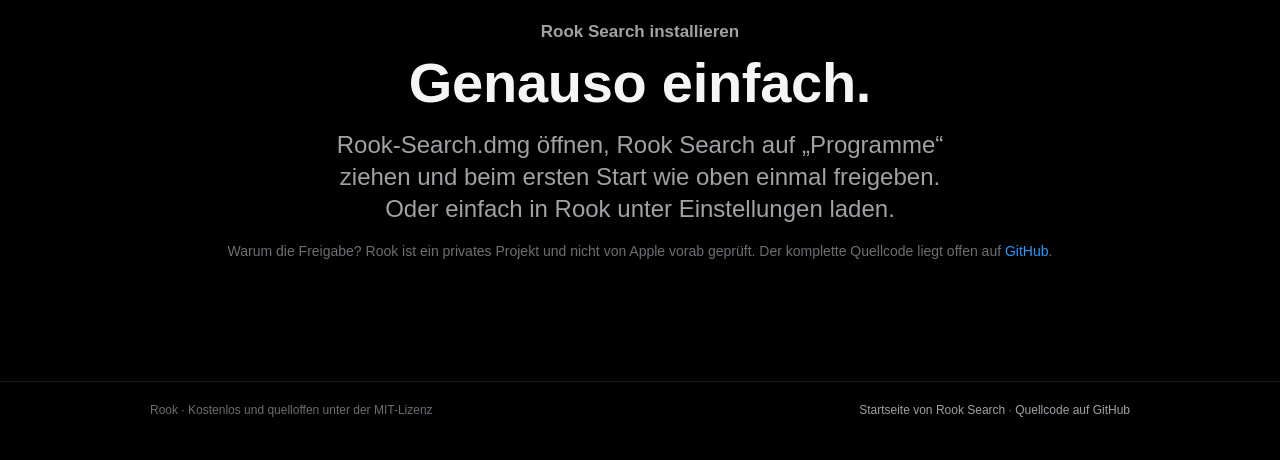
==== commit 1a37b6fa: "Download-Seite: Anleitung in fünf Schritten mit Bildern - Direkt unter dem Download: ZIP öffnen, in " ====
--- a/download/index.html
+++ b/download/index.html
@@ -129,11 +129,76 @@
   .steps strong { color: var(--text); font-weight: 600; }
   .note { margin-top: 16px; font-size: 14px; color: var(--faint); }
 
+  /* Anleitung mit Bildern */
+  .guide { display: grid; grid-template-columns: repeat(2, 1fr); gap: 16px; margin-top: 48px; }
+  .guide .card { padding: 0; overflow: hidden; display: flex; flex-direction: column; }
+  .guide .card.full { grid-column: 1 / -1; }
+  .scene { height: 230px; background: #0e0e10; border-bottom: 1px solid var(--panel-line); position: relative;
+           display: flex; align-items: center; justify-content: center; gap: 28px; overflow: hidden; }
+  .caption { padding: 22px 26px 26px; }
+  .caption .num { display: inline-flex; width: 24px; height: 24px; border-radius: 50%; background: var(--text); color: #000;
+                  font-size: 13px; font-weight: 700; align-items: center; justify-content: center; margin-bottom: 12px; }
+  .caption p { color: var(--muted); }
+  .caption strong { color: var(--text); font-weight: 600; }
+
+  .file { display: flex; flex-direction: column; align-items: center; gap: 8px; font-size: 12px; color: rgba(255, 255, 255, 0.85); }
+  .file img { width: 72px; height: 72px; }
+  .zip { width: 58px; height: 72px; border-radius: 6px; background: #e8e8ed; position: relative; }
+  .zip::before { content: ""; position: absolute; right: 0; top: 0; border-width: 0 14px 14px 0; border-style: solid;
+                 border-color: #0e0e10 #0e0e10 #bdbdc4 #bdbdc4; }
+  .zip::after { content: "ZIP"; position: absolute; bottom: 8px; left: 0; right: 0; text-align: center; font-size: 10px; font-weight: 700; color: #8e8e93; }
+  .zip i { position: absolute; left: 50%; top: 10px; width: 6px; height: 30px; margin-left: -3px;
+           background: repeating-linear-gradient(#8e8e93 0 4px, transparent 4px 8px); }
+  .arrow { width: 44px; height: 2px; background: rgba(255, 255, 255, 0.35); position: relative; flex: none; }
+  .arrow::after { content: ""; position: absolute; right: -1px; top: -5px; border: 6px solid transparent; border-left: 8px solid rgba(255, 255, 255, 0.35); border-right: 0; }
+  .folder { width: 84px; height: 66px; position: relative; }
+  .folder::before { content: ""; position: absolute; left: 0; top: 0; width: 36px; height: 16px; border-radius: 6px 6px 0 0; background: #2f8ff0; }
+  .folder::after { content: ""; position: absolute; left: 0; top: 8px; right: 0; bottom: 0; border-radius: 6px; background: linear-gradient(#5ab2ff, #3a9cf5); }
+  .folder span { position: absolute; z-index: 1; left: 0; right: 0; top: 30px; text-align: center; color: rgba(255, 255, 255, 0.9); font-size: 20px; font-weight: 700; }
+  .drag { position: relative; }
+  .drag img { width: 64px; height: 64px; opacity: 0.9; }
+  .drag::after { content: ""; position: absolute; right: -10px; bottom: -6px; width: 14px; height: 14px; border-radius: 50%;
+                 background: rgba(255, 255, 255, 0.9); box-shadow: 0 0 0 6px rgba(255, 255, 255, 0.15); }
+
+  .dialog { width: 250px; background: rgba(58, 58, 60, 0.96); border-radius: 18px; padding: 16px 16px 12px; text-align: left;
+            box-shadow: 0 20px 50px rgba(0, 0, 0, 0.6); border: 1px solid rgba(255, 255, 255, 0.08); transform: translateY(16px); }
+  .dialog .lock { width: 34px; height: 34px; border-radius: 9px; background: linear-gradient(#636366, #3a3a3c); position: relative; margin-bottom: 10px; }
+  .dialog .lock::after { content: "!"; position: absolute; right: -6px; bottom: -4px; width: 16px; height: 15px; background: #ffd60a; color: #000;
+                         font-size: 11px; font-weight: 800; text-align: center; line-height: 16px; clip-path: polygon(50% 0, 100% 100%, 0 100%); }
+  .dialog b { display: block; font-size: 13px; }
+  .dialog small { display: block; font-size: 10.5px; line-height: 1.35; color: rgba(255, 255, 255, 0.75); margin: 4px 0 10px; }
+  .dialog .btn { display: block; text-align: center; font-size: 12px; padding: 6px; border-radius: 9px; margin-top: 6px; }
+  .dialog .btn.blue { background: #0a84ff; color: #fff; }
+  .dialog .btn.plain { background: rgba(255, 255, 255, 0.1); color: #fff; }
+  .hint { outline: 2px solid #ffd60a; outline-offset: 3px; border-radius: 10px; }
+
+  .settings { width: min(560px, 92%); height: 190px; background: #1e1e20; border-radius: 12px; border: 1px solid rgba(255, 255, 255, 0.08);
+              display: grid; grid-template-columns: 150px 1fr; overflow: hidden; text-align: left; font-size: 11.5px; transform: translateY(14px); }
+  .settings .side { background: #2a2a2d; padding: 26px 8px 8px; display: flex; flex-direction: column; gap: 2px; color: rgba(255, 255, 255, 0.75); }
+  .settings .side span { padding: 5px 8px; border-radius: 6px; white-space: nowrap; overflow: hidden; text-overflow: ellipsis; }
+  .settings .side .on { background: #0a84ff; color: #fff; }
+  .settings .main { padding: 16px 16px; }
+  .settings .main b { display: block; font-size: 13px; margin-bottom: 10px; }
+  .settings .main em { display: block; font-style: normal; color: rgba(255, 255, 255, 0.5); font-size: 10.5px; margin-bottom: 6px; }
+  .settings .box { background: rgba(255, 255, 255, 0.05); border-radius: 8px; padding: 10px; display: flex; align-items: center; gap: 10px; }
+  .settings .box span { flex: 1; color: rgba(255, 255, 255, 0.8); }
+  .settings .box .btn { flex: none; background: rgba(255, 255, 255, 0.14); color: #fff; padding: 5px 10px; border-radius: 7px; font-size: 11px; }
+
+  .bar { width: min(560px, 92%); height: 34px; border-radius: 10px; background: rgba(255, 255, 255, 0.1); display: flex; align-items: center;
+         justify-content: space-between; padding: 0 14px; font-size: 12.5px; color: rgba(255, 255, 255, 0.85); }
+  .bar .right { display: flex; align-items: center; gap: 16px; }
+  .bar .right .raven { width: 18px; height: 18px; background: #fff; }
+  .bar .ring { outline: 2px solid #ffd60a; outline-offset: 5px; border-radius: 6px; display: inline-flex; }
+
   footer { margin-top: 120px; border-top: 1px solid var(--line); padding: 20px 0 40px; font-size: 12px; color: var(--faint); }
   footer .wrap { display: flex; justify-content: space-between; gap: 16px; flex-wrap: wrap; }
   footer a { color: var(--muted); }
 
   @media (max-width: 760px) {
+    .guide { grid-template-columns: 1fr; }
+    .settings { grid-template-columns: 1fr; height: auto; }
+    .settings .side { display: none; }
+    .settings .box { flex-wrap: wrap; }
     nav .links .hide-small { display: none; }
     .hero { padding-top: 56px; }
     section { padding-top: 88px; }
@@ -165,7 +230,7 @@
     <p class="lead">Kleine Werkzeuge, die deinen Mac besser machen. Alle in einer App in der Menüleiste, und du merkst sie nur, wenn du sie brauchst.</p>
     <div class="cta" id="rook">
       <a class="button" href="Rook.zip" download>Für Mac laden</a>
-      <p class="meta">Kostenlos · macOS 26 oder neuer · Mac mit Apple&#8209;Chip</p>
+      <p class="meta">Kostenlos · macOS 26 oder neuer · Mac mit Apple&#8209;Chip · <a href="#installieren">So installierst du Rook</a></p>
     </div>
 
     <div class="stage" aria-hidden="true">
@@ -182,6 +247,86 @@
     </div>
   </header>
 
+  <section id="installieren" class="wrap">
+    <div class="center">
+      <p class="eyebrow">Installieren</p>
+      <h2>In fünf Schritten bereit.</h2>
+      <p class="lead">Beim ersten Öffnen fragt macOS einmal nach. Das ist normal bei Apps, die nicht aus dem App Store kommen.</p>
+    </div>
+    <div class="guide">
+      <div class="card">
+        <div class="scene" aria-hidden="true">
+          <div class="file"><div class="zip"><i></i></div>Rook.zip</div>
+          <div class="arrow"></div>
+          <div class="file"><img src="rook-icon.png" alt="">Rook</div>
+        </div>
+        <div class="caption">
+          <span class="num">1</span>
+          <h3>ZIP öffnen.</h3>
+          <p>Nach dem Laden liegt <strong>Rook.zip</strong> in deinem Download-Ordner. Ein Doppelklick, und daraus wird Rook.</p>
+        </div>
+      </div>
+      <div class="card">
+        <div class="scene" aria-hidden="true">
+          <div class="drag"><img src="rook-icon.png" alt=""></div>
+          <div class="arrow"></div>
+          <div class="file"><div class="folder"><span>A</span></div>Programme</div>
+        </div>
+        <div class="caption">
+          <span class="num">2</span>
+          <h3>In „Programme“ ziehen.</h3>
+          <p>Zieh Rook in den Ordner <strong>Programme</strong> und öffne es dort mit einem Doppelklick.</p>
+        </div>
+      </div>
+      <div class="card">
+        <div class="scene" aria-hidden="true">
+          <div class="dialog">
+            <div class="lock"></div>
+            <b>„Rook“ nicht geöffnet</b>
+            <small>Apple konnte nicht überprüfen, ob „Rook“ frei von Schadsoftware ist …</small>
+            <span class="btn blue">In den Papierkorb legen</span>
+            <span class="btn plain hint">Fertig</span>
+          </div>
+        </div>
+        <div class="caption">
+          <span class="num">3</span>
+          <h3>Auf „Fertig“ klicken.</h3>
+          <p>macOS meldet beim ersten Mal, dass Apple Rook nicht geprüft hat. Klick auf <strong>Fertig</strong>, nicht auf „In den Papierkorb legen“.</p>
+        </div>
+      </div>
+      <div class="card">
+        <div class="scene" aria-hidden="true">
+          <div class="settings">
+            <div class="side"><span>Allgemein</span><span>Darstellung</span><span class="on">Datenschutz &amp; Sicherheit</span><span>Mitteilungen</span><span>Ton</span></div>
+            <div class="main">
+              <b>Datenschutz &amp; Sicherheit</b>
+              <em>Sicherheit</em>
+              <div class="box"><span>„Rook“ wurde blockiert, um deinen Mac zu schützen.</span><span class="btn hint">Dennoch öffnen</span></div>
+            </div>
+          </div>
+        </div>
+        <div class="caption">
+          <span class="num">4</span>
+          <h3>Einmal freigeben.</h3>
+          <p>Öffne <strong>Systemeinstellungen</strong> und dann <strong>Datenschutz &amp; Sicherheit</strong>. Scroll nach unten und klick bei Rook auf <strong>Dennoch öffnen</strong>. Bestätige mit Passwort oder Touch ID und klick auf <strong>Öffnen</strong>.</p>
+        </div>
+      </div>
+      <div class="card full">
+        <div class="scene" aria-hidden="true" style="height: 150px;">
+          <div class="bar">
+            <span>Finder</span>
+            <span class="right"><span class="ring"><span class="raven"></span></span><span>Mo. 20:15</span></span>
+          </div>
+        </div>
+        <div class="caption">
+          <span class="num">5</span>
+          <h3>Fertig.</h3>
+          <p>Oben rechts in der Menüleiste sitzt jetzt der Rabe. Ein Klick darauf zeigt alle Funktionen. Die Freigabe aus Schritt 4 brauchst du nur ein einziges Mal, auch Updates öffnen sich danach direkt.</p>
+        </div>
+      </div>
+    </div>
+  </section>
+
   <section id="notch" class="wrap">
     <div class="center">
       <p class="eyebrow">Notch</p>
@@ -299,32 +444,13 @@
     </figure>
   </section>
 
-  <section id="installieren" class="wrap">
-    <div class="center">
-      <p class="eyebrow">Installieren</p>
-      <h2>In einer Minute bereit.</h2>
-    </div>
-    <div class="grid two">
-      <div class="card">
-        <h3>Rook</h3>
-        <ol class="steps">
-          <li><div><strong>Rook.zip öffnen.</strong> Daraus wird Rook.app.</div></li>
-          <li><div><strong>In „Programme“ ziehen</strong> und öffnen.</div></li>
-          <li><div><strong>Einmal freigeben:</strong> Systemeinstellungen, Datenschutz &amp; Sicherheit, bei Rook auf „Dennoch öffnen“.</div></li>
-          <li><div><strong>Fertig.</strong> Der Rabe in der Menüleiste öffnet alle Funktionen.</div></li>
-        </ol>
-      </div>
-      <div class="card">
-        <h3>Rook Search</h3>
-        <ol class="steps">
-          <li><div><strong>Rook-Search.dmg öffnen.</strong></div></li>
-          <li><div><strong>Rook Search auf „Programme“ ziehen</strong> und öffnen.</div></li>
-          <li><div><strong>Einmal freigeben:</strong> Systemeinstellungen, Datenschutz &amp; Sicherheit, bei Rook Search auf „Dennoch öffnen“.</div></li>
-          <li><div><strong>Fertig.</strong> Oder einfach in Rook unter Einstellungen laden.</div></li>
-        </ol>
-      </div>
-    </div>
-    <p class="note center">Warum „Dennoch öffnen“? Rook ist ein privates Projekt und nicht von Apple vorab geprüft. Der komplette Quellcode liegt offen auf <a href="https://github.com/richyboehm/rook">GitHub</a>.</p>
+  <section id="installieren-search" class="wrap">
+    <div class="center">
+      <p class="eyebrow">Rook Search installieren</p>
+      <h2>Genauso einfach.</h2>
+      <p class="lead">Rook-Search.dmg öffnen, Rook Search auf „Programme“ ziehen und beim ersten Start wie oben einmal freigeben. Oder einfach in Rook unter Einstellungen laden.</p>
+    </div>
+    <p class="note center">Warum die Freigabe? Rook ist ein privates Projekt und nicht von Apple vorab geprüft. Der komplette Quellcode liegt offen auf <a href="https://github.com/richyboehm/rook">GitHub</a>.</p>
   </section>
 </main>
 
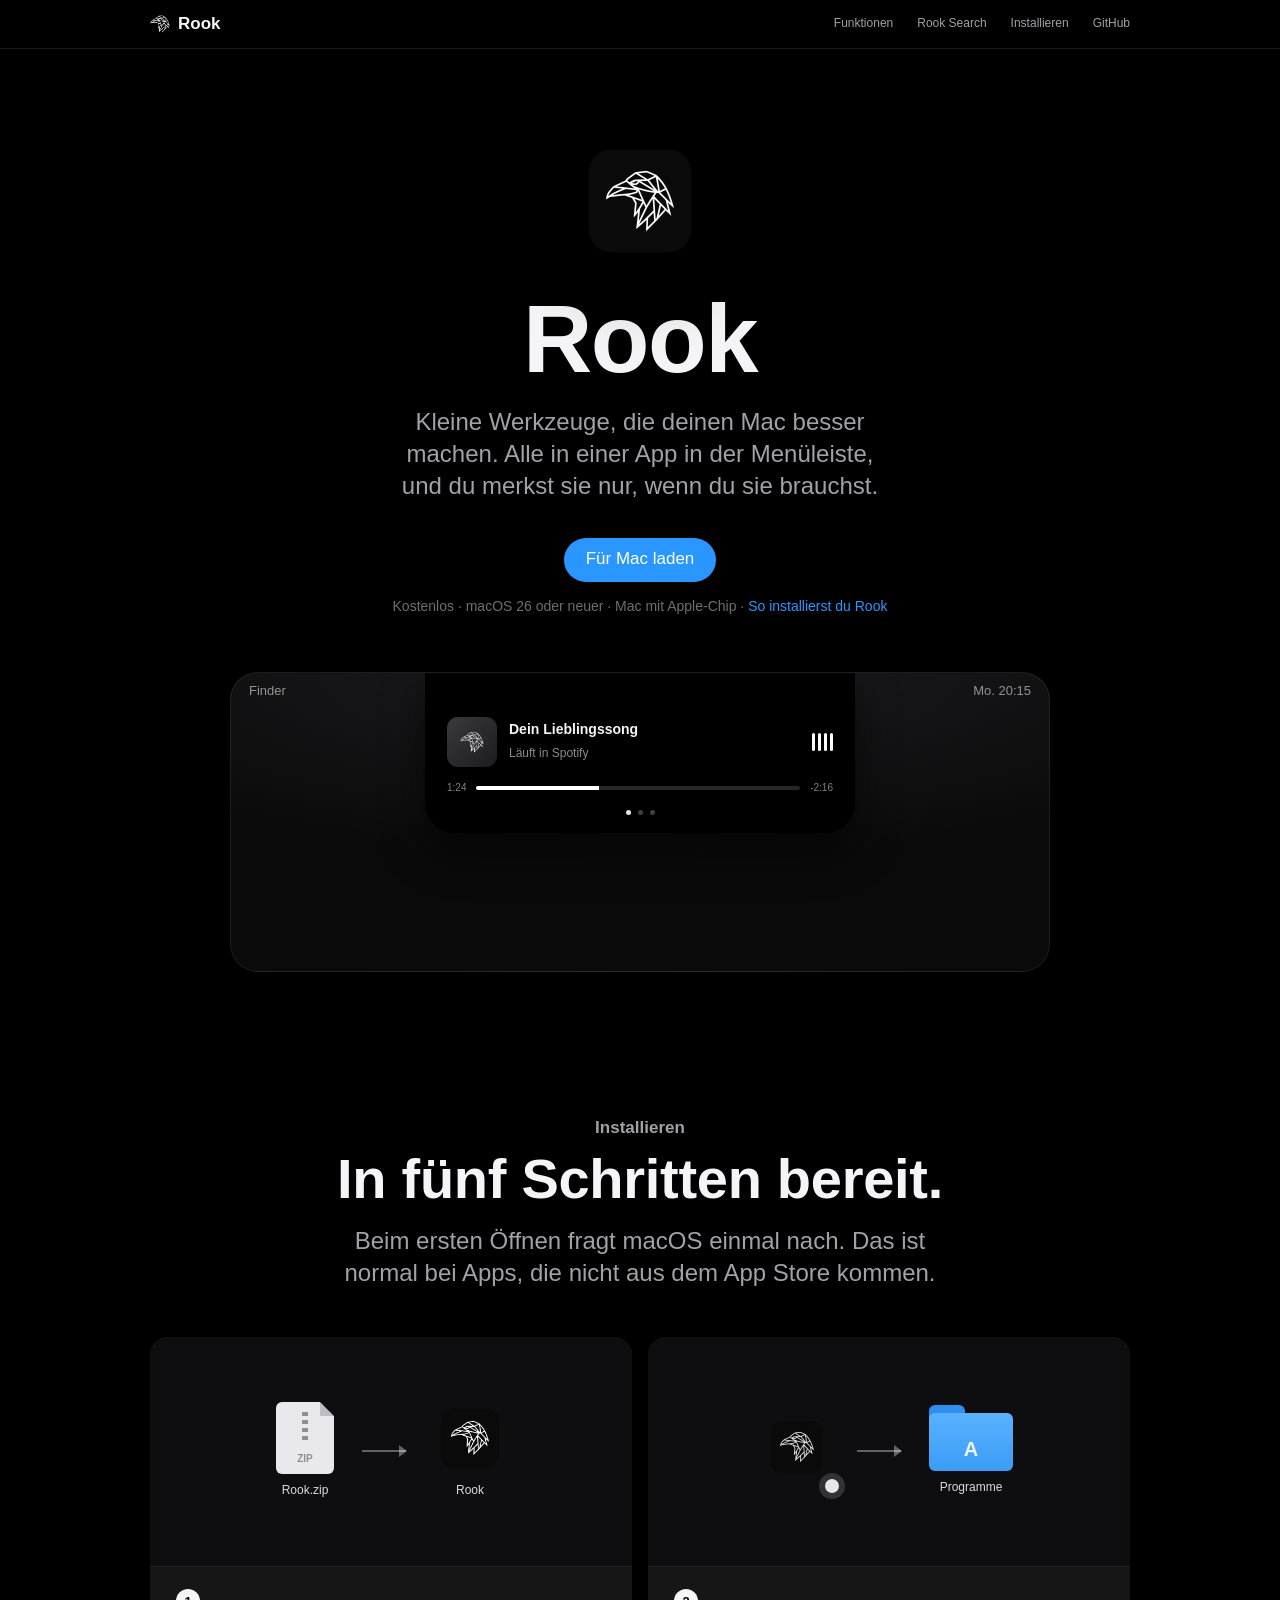
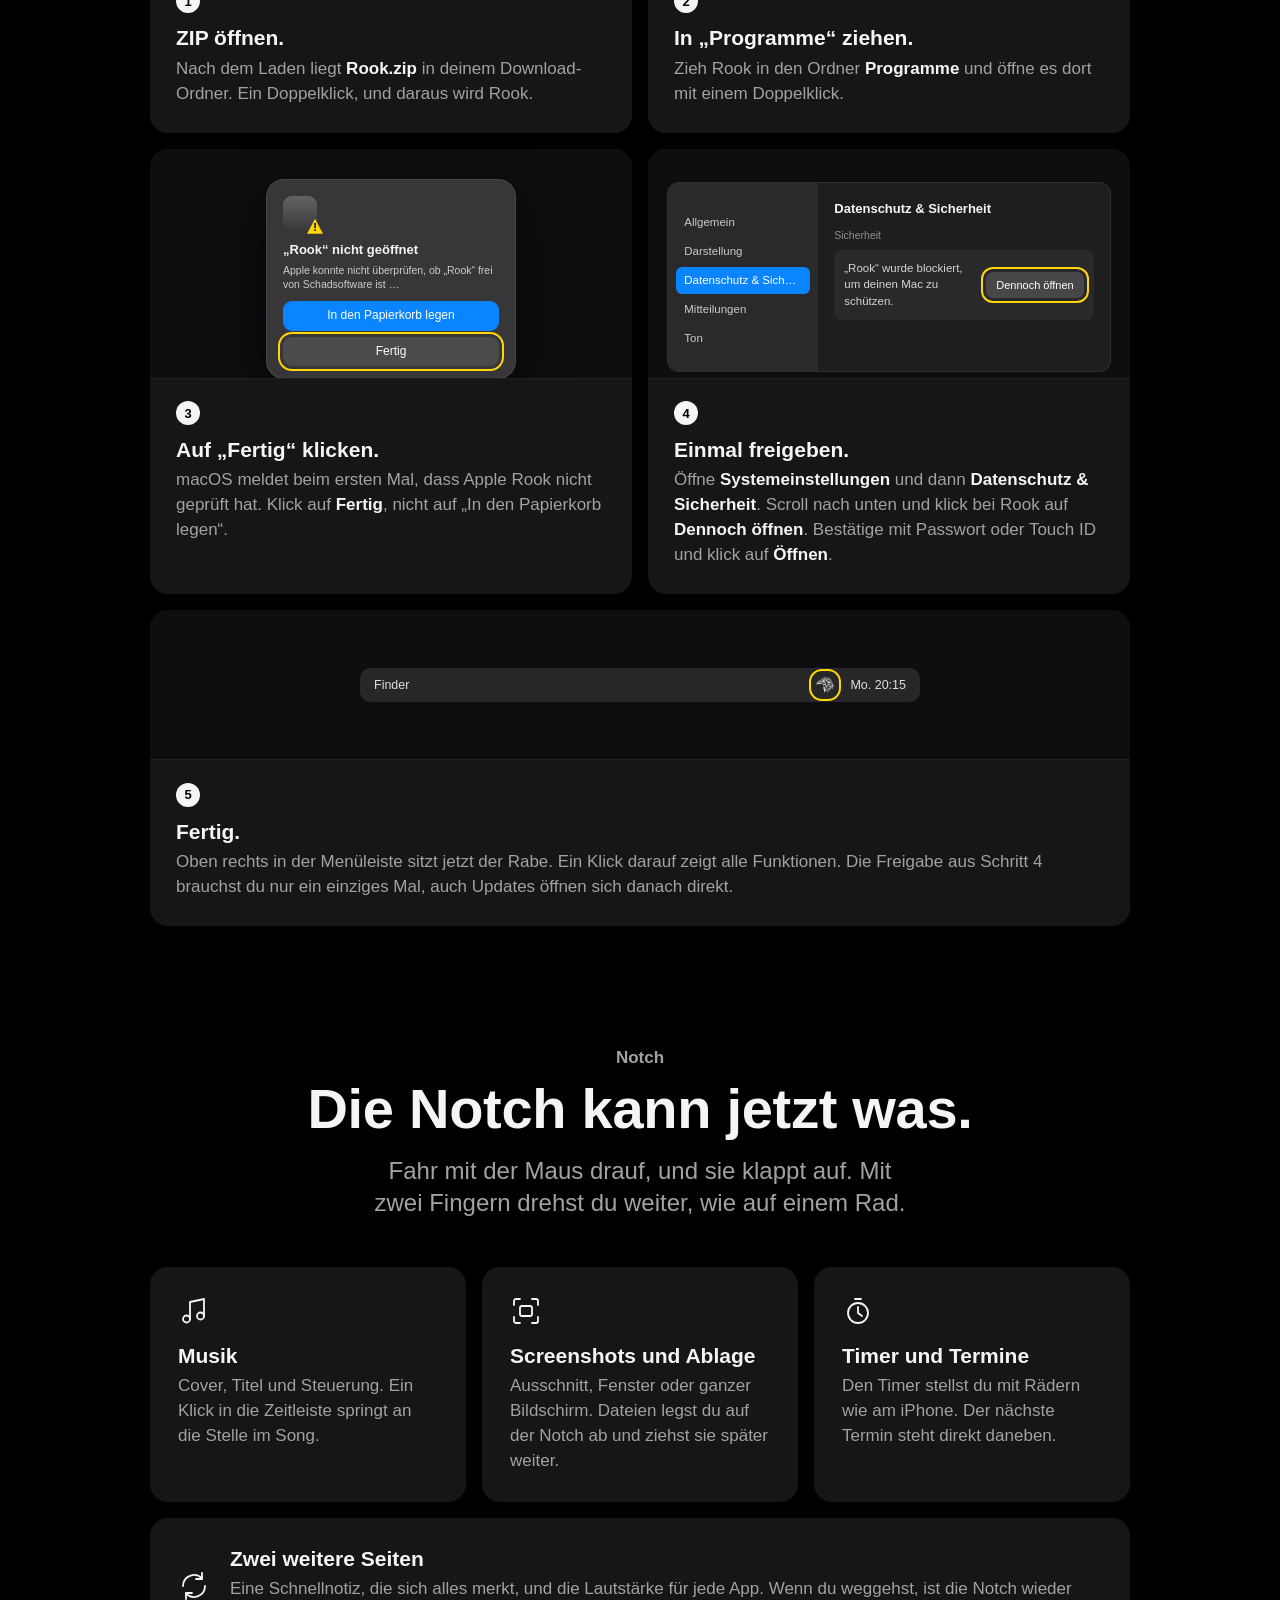
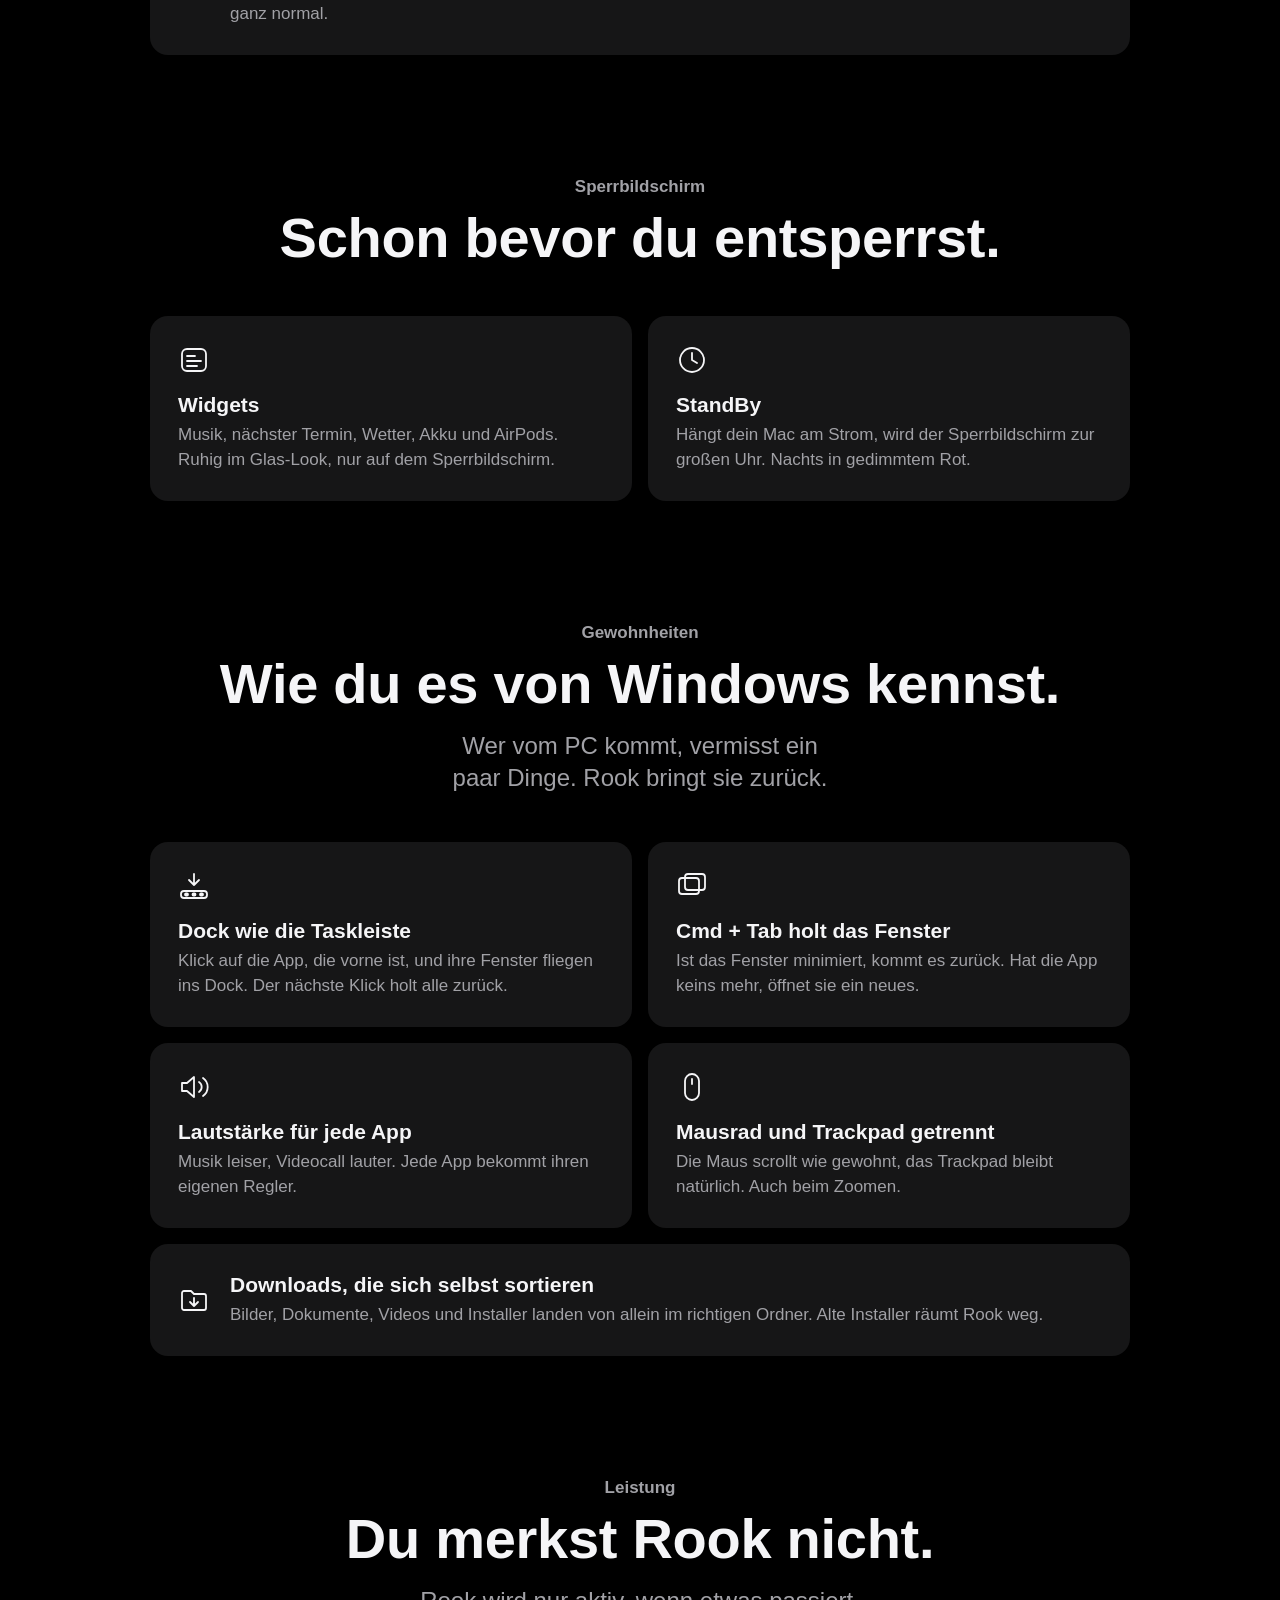
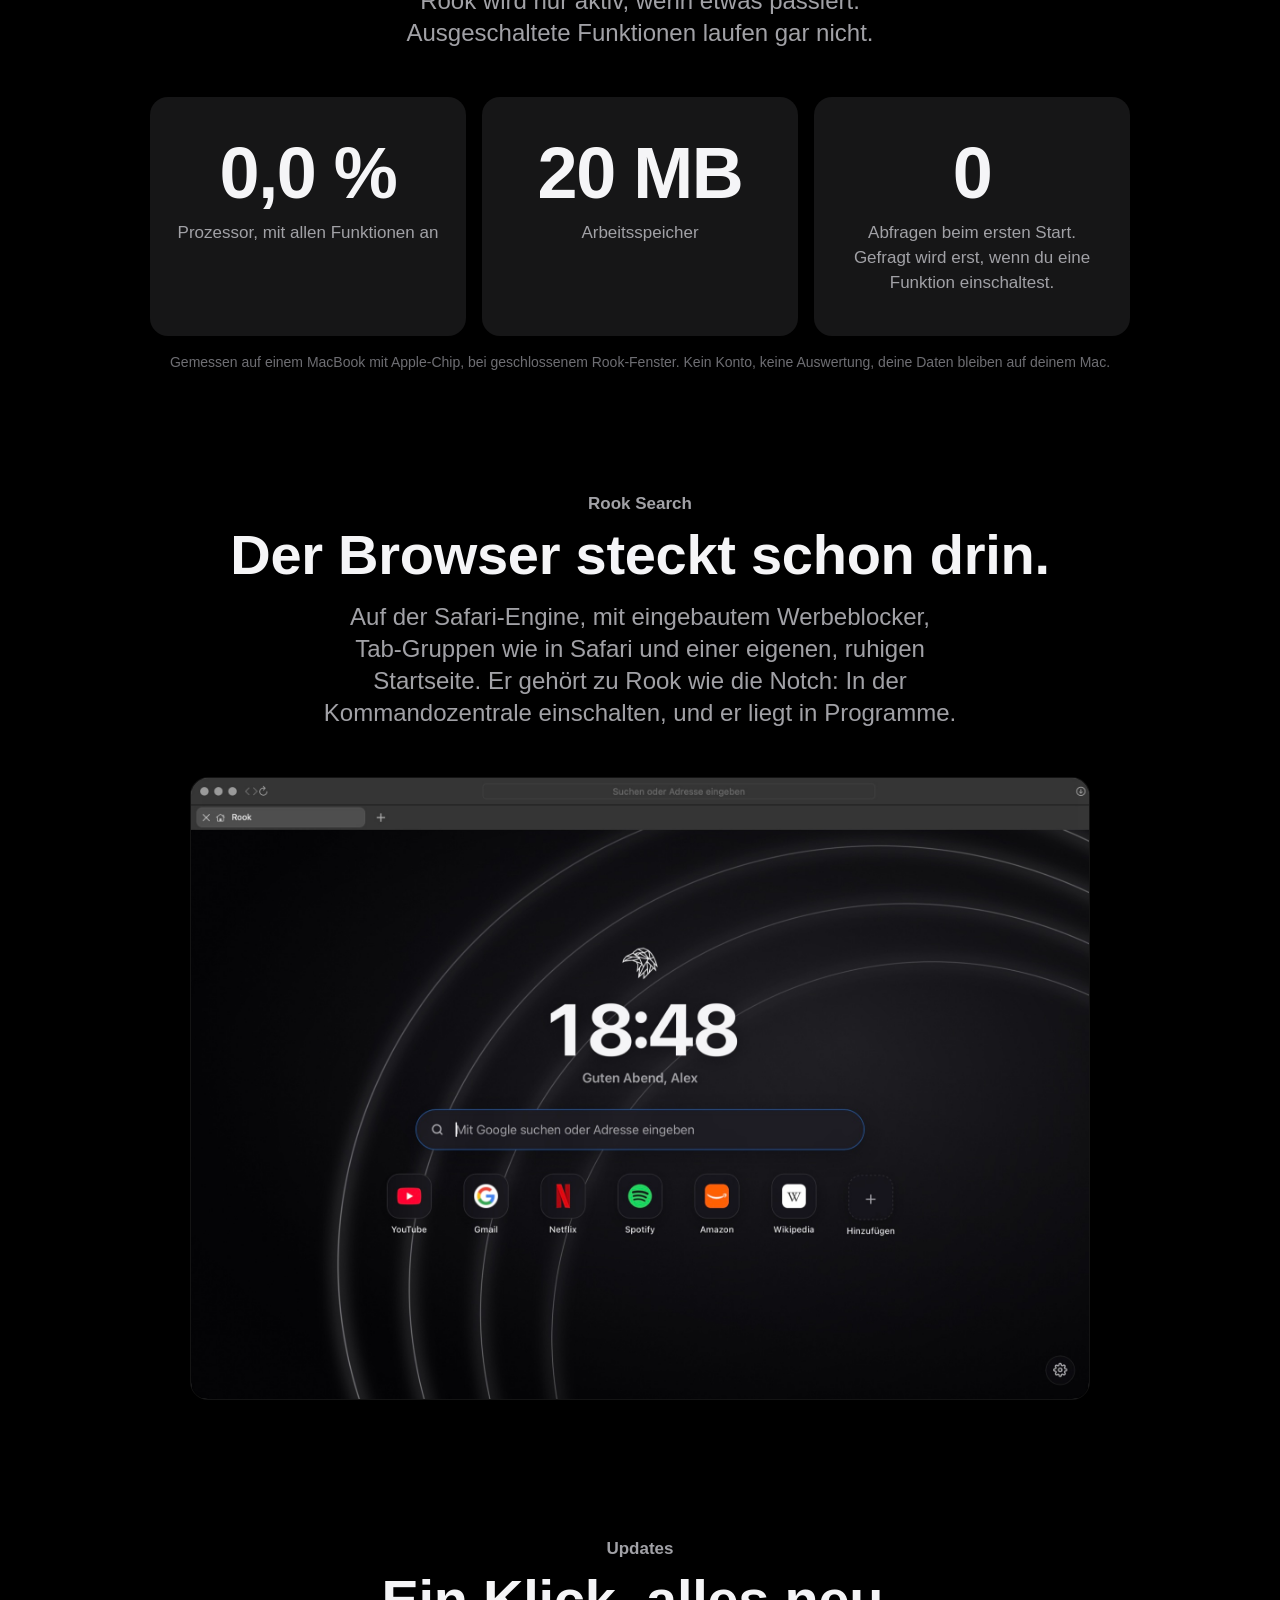
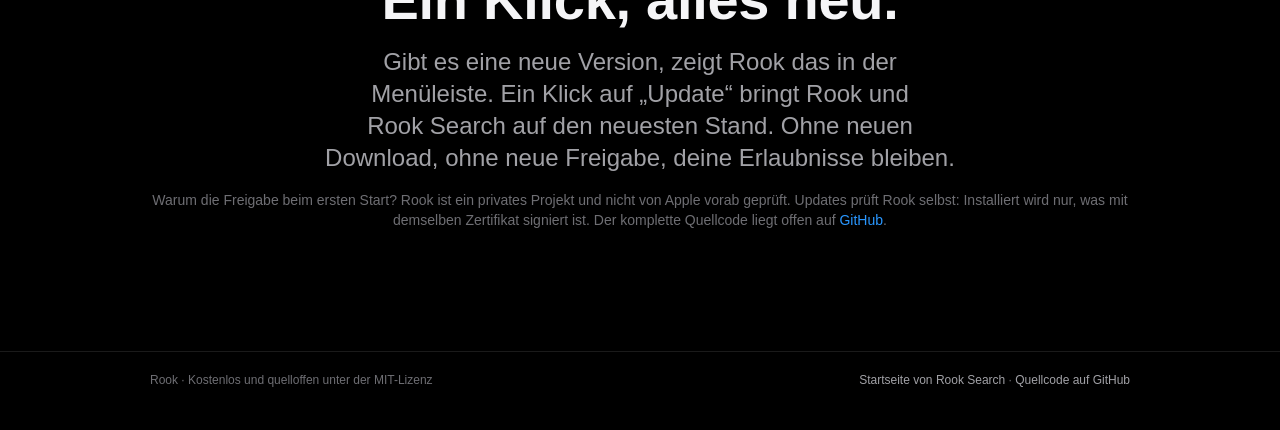
==== commit 8b209976: "Rook und Rook Search als eine App mit einem Update - Rook Search steckt in Rook (Contents/Helpers) u" ====
--- a/download/index.html
+++ b/download/index.html
@@ -432,25 +432,21 @@
   <section id="rook-search" class="wrap">
     <div class="center">
       <p class="eyebrow">Rook Search</p>
-      <h2>Der Browser dazu.</h2>
-      <p class="lead">Auf der Safari-Engine, mit eingebautem Werbeblocker und einer eigenen, ruhigen Startseite. Du kannst ihn auch direkt in Rook laden.</p>
-      <div class="cta">
-        <a class="button secondary" href="Rook-Search.dmg" download>Rook Search laden</a>
-        <p class="meta">Kostenlos · macOS 13 oder neuer · Apple&#8209;Chip und Intel</p>
-      </div>
+      <h2>Der Browser steckt schon drin.</h2>
+      <p class="lead">Auf der Safari-Engine, mit eingebautem Werbeblocker, Tab-Gruppen wie in Safari und einer eigenen, ruhigen Startseite. Er gehört zu Rook wie die Notch: In der Kommandozentrale einschalten, und er liegt in Programme.</p>
     </div>
     <figure class="shot">
       <img src="rook-app.jpg" width="2000" height="1384" alt="Rook Search auf dem Mac: Startseite mit Rabe, Uhrzeit, Suchfeld und Favoriten" loading="lazy">
     </figure>
   </section>
 
-  <section id="installieren-search" class="wrap">
-    <div class="center">
-      <p class="eyebrow">Rook Search installieren</p>
-      <h2>Genauso einfach.</h2>
-      <p class="lead">Rook-Search.dmg öffnen, Rook Search auf „Programme“ ziehen und beim ersten Start wie oben einmal freigeben. Oder einfach in Rook unter Einstellungen laden.</p>
-    </div>
-    <p class="note center">Warum die Freigabe? Rook ist ein privates Projekt und nicht von Apple vorab geprüft. Der komplette Quellcode liegt offen auf <a href="https://github.com/richyboehm/rook">GitHub</a>.</p>
+  <section id="updates" class="wrap">
+    <div class="center">
+      <p class="eyebrow">Updates</p>
+      <h2>Ein Klick, alles neu.</h2>
+      <p class="lead">Gibt es eine neue Version, zeigt Rook das in der Menüleiste. Ein Klick auf „Update“ bringt Rook und Rook Search auf den neuesten Stand. Ohne neuen Download, ohne neue Freigabe, deine Erlaubnisse bleiben.</p>
+    </div>
+    <p class="note center">Warum die Freigabe beim ersten Start? Rook ist ein privates Projekt und nicht von Apple vorab geprüft. Updates prüft Rook selbst: Installiert wird nur, was mit demselben Zertifikat signiert ist. Der komplette Quellcode liegt offen auf <a href="https://github.com/richyboehm/rook">GitHub</a>.</p>
   </section>
 </main>
 
